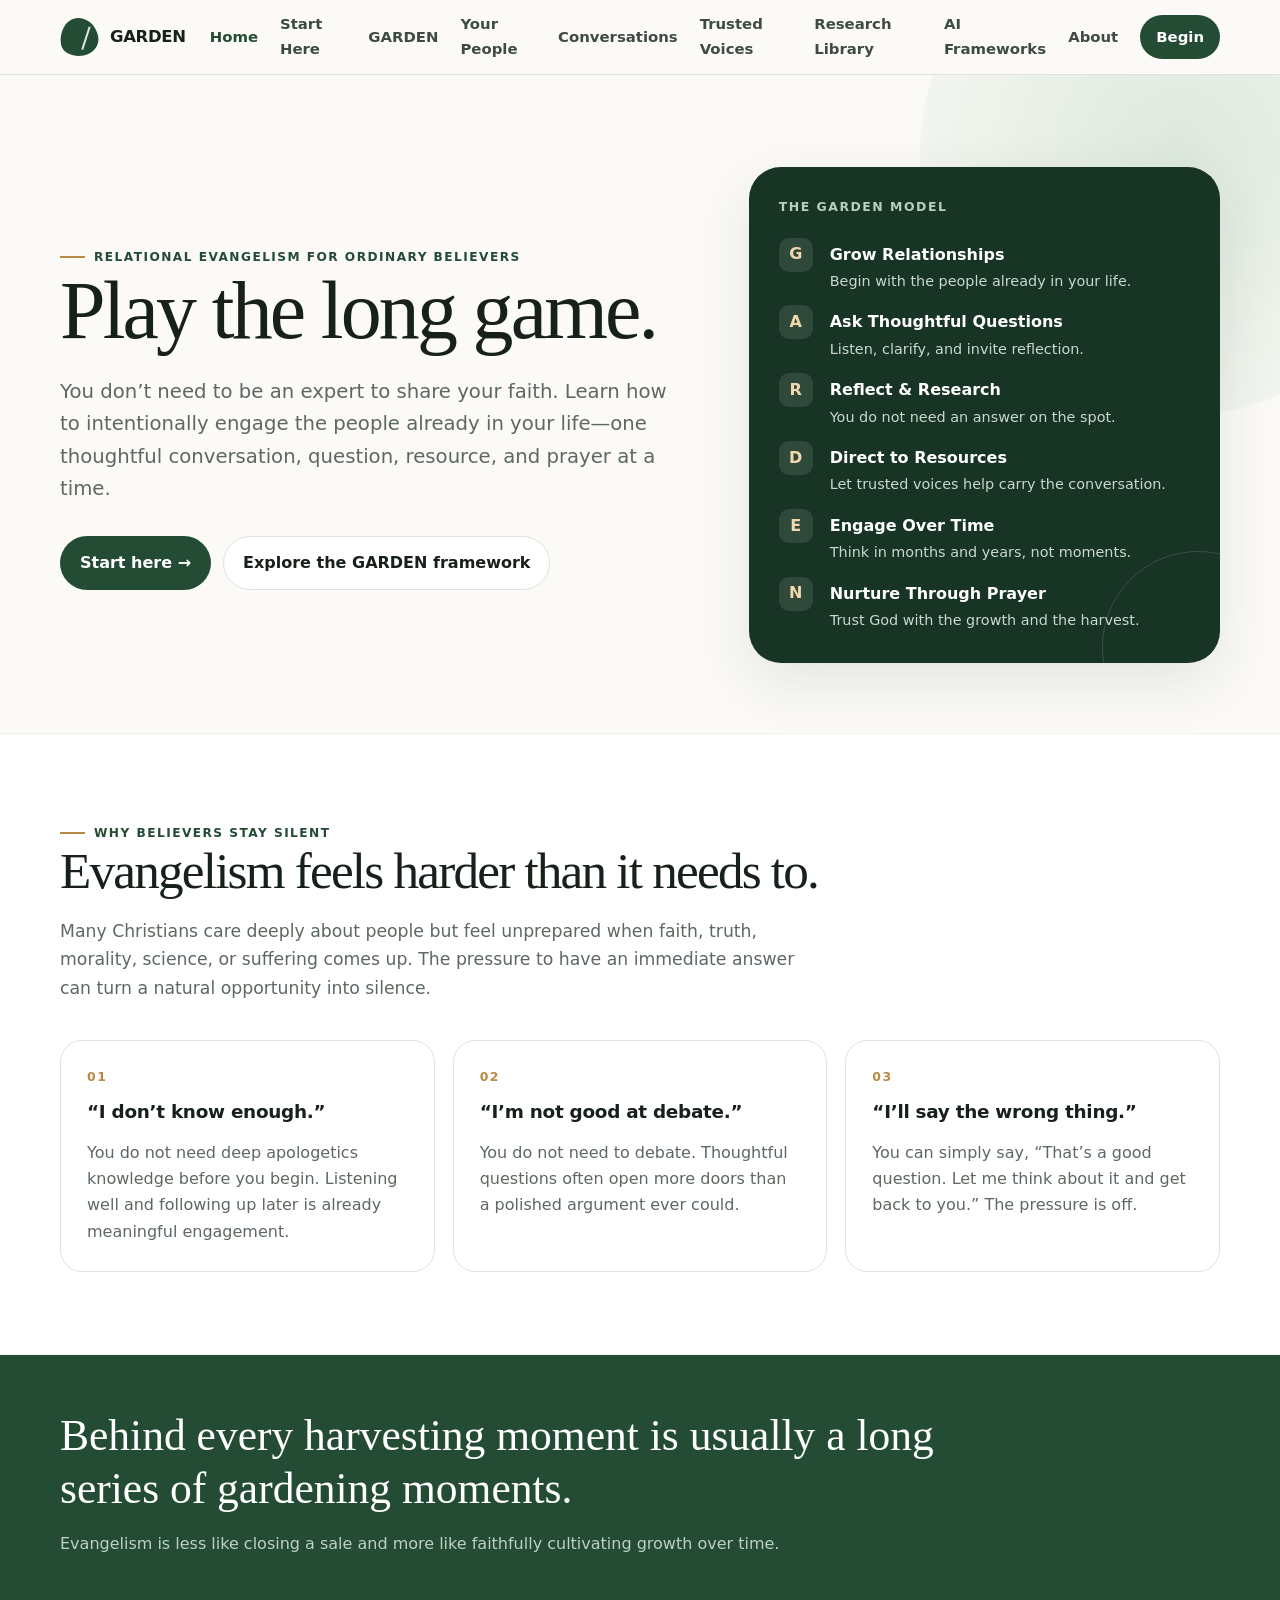
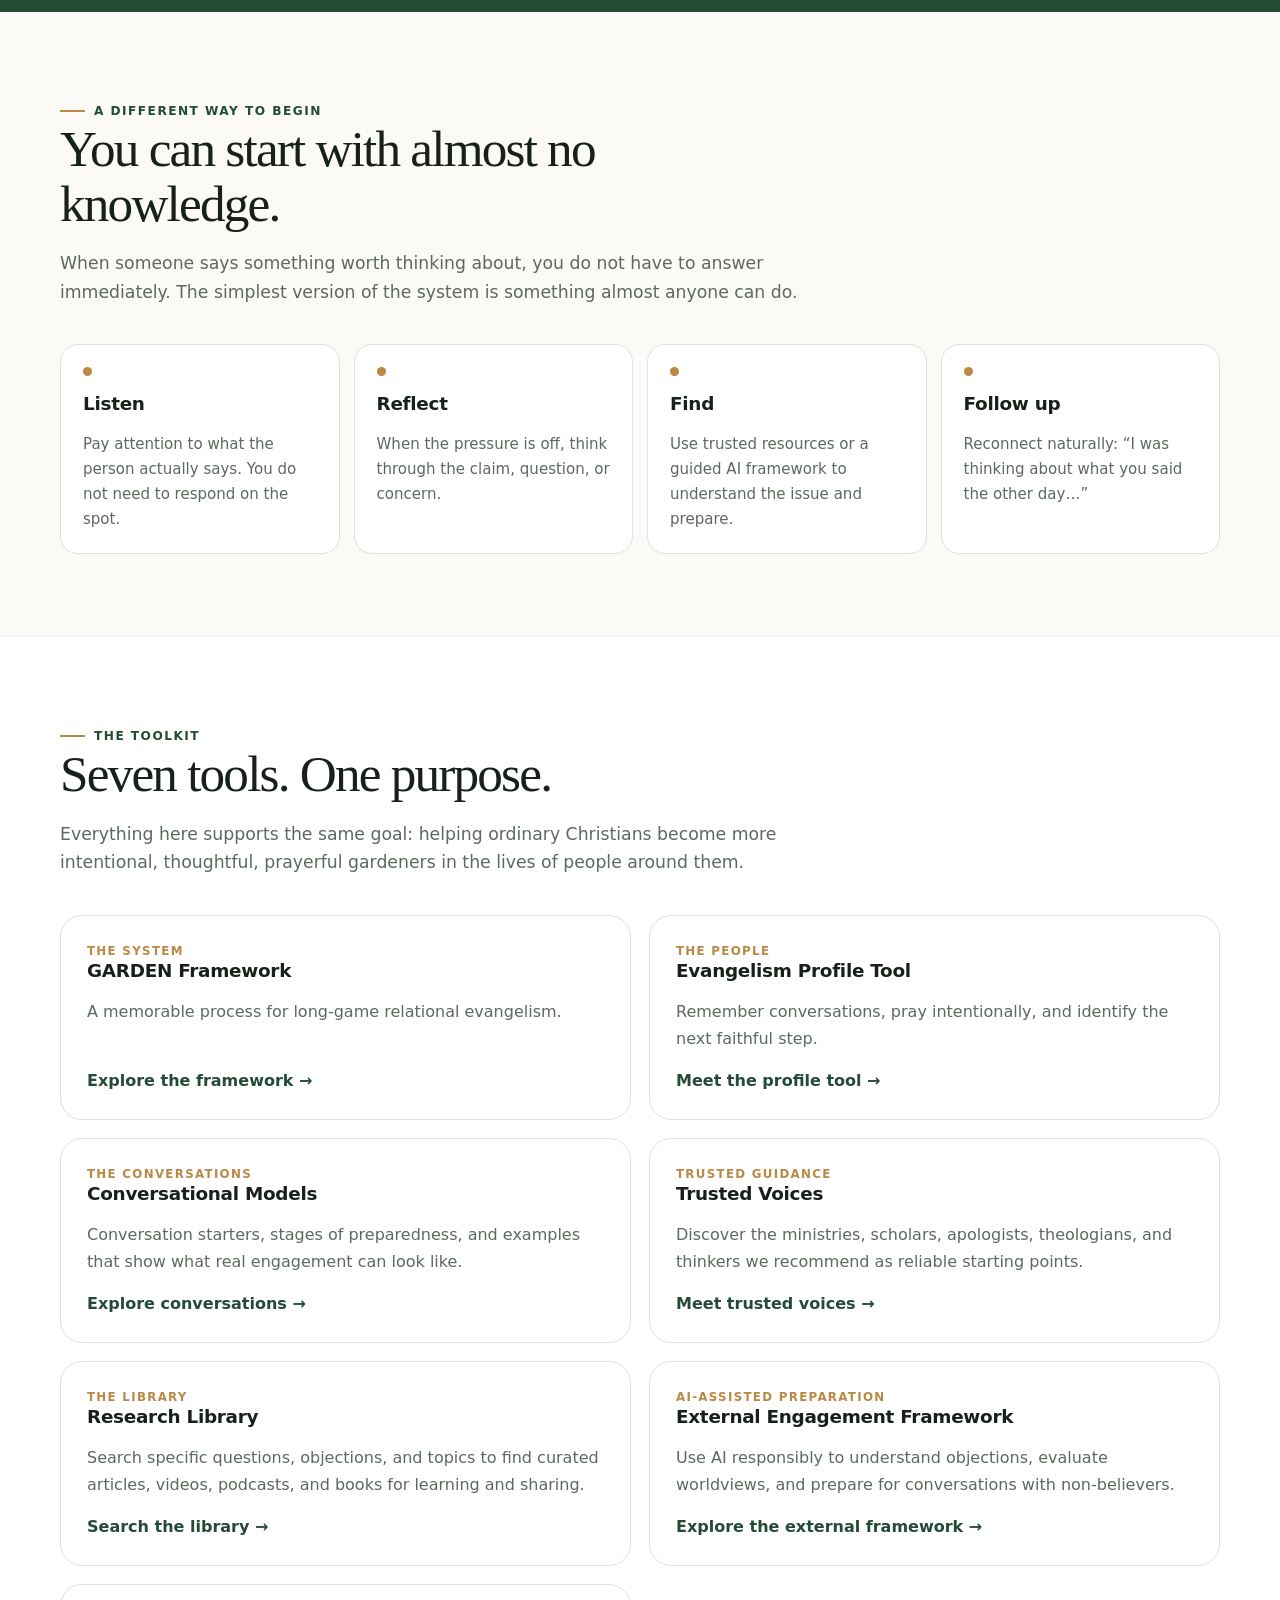
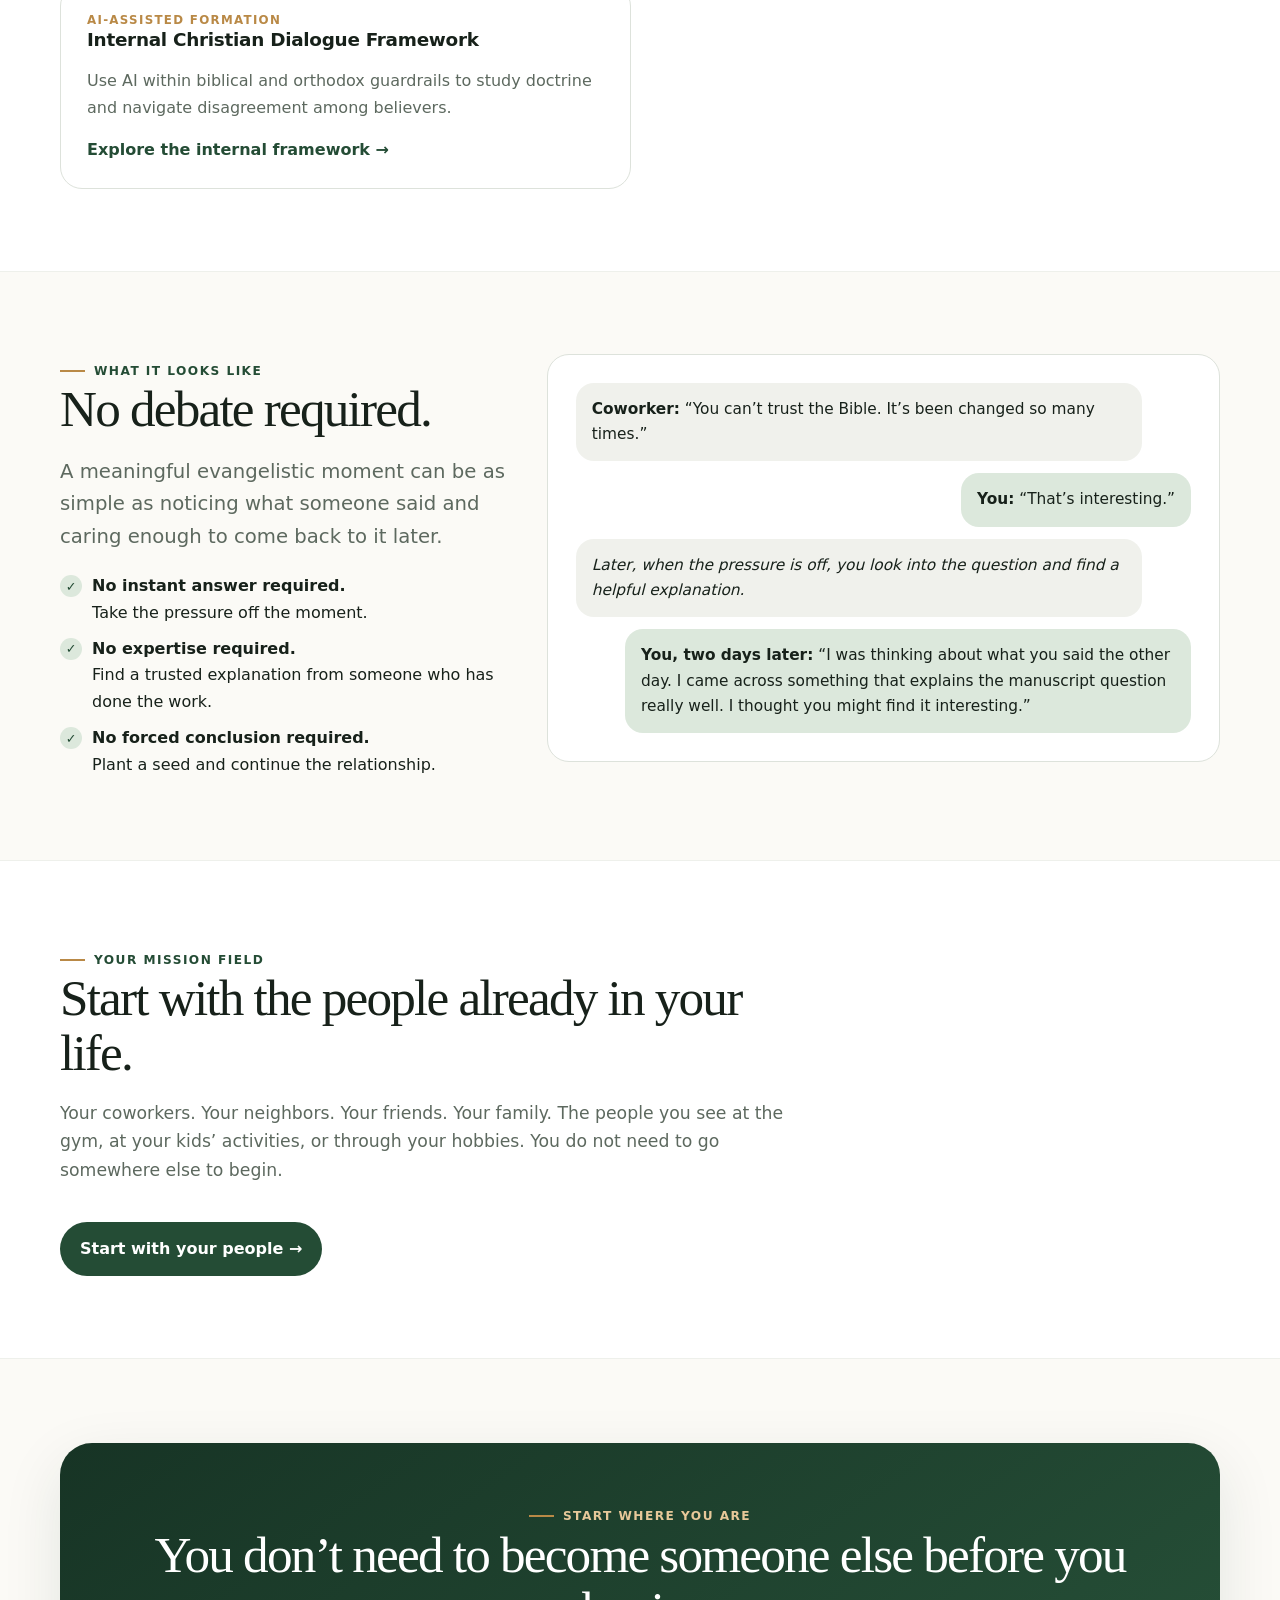
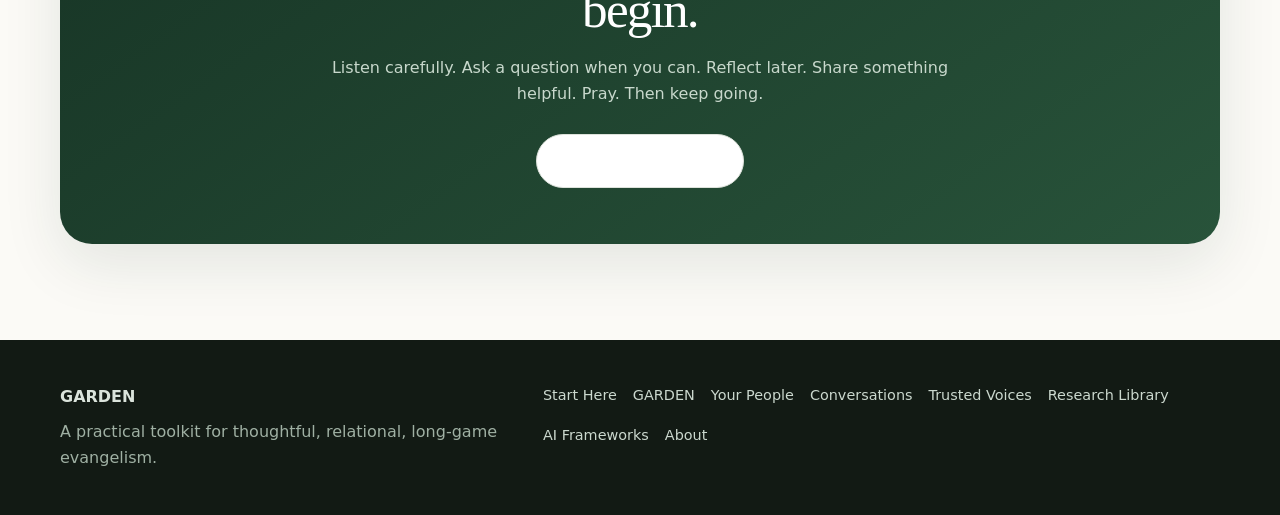
==== index.html @ b844fba0 "Add files via upload" ====
<!DOCTYPE html>

<html lang="en">
<head>
<meta charset="utf-8"/>
<meta content="width=device-width, initial-scale=1" name="viewport"/>
<meta content="A practical toolkit for long-game, relational evangelism." name="description"/>
<title>GARDEN — Relational Evangelism</title>
<link href="styles.css" rel="stylesheet"/>
<script defer="" src="script.js"></script>
</head>
<body>
<a class="skip-link" href="#main">Skip to content</a>
<header class="site-header">
<div class="container nav">
<a aria-label="GARDEN home" class="brand" href="index.html"><span aria-hidden="true" class="brand-mark"></span><span class="brand-name">GARDEN</span></a>
<button aria-controls="primary-nav" aria-expanded="false" class="menu-btn">Menu</button>
<nav aria-label="Primary navigation" class="nav-links" id="primary-nav"><a aria-current="page" href="index.html">Home</a><a href="start-here.html">Start Here</a><a href="garden.html">GARDEN</a><a href="people.html">Your People</a><a href="conversations.html">Conversations</a><a href="resources.html">Trusted Voices</a><a href="research.html">Research Library</a><a href="frameworks.html">AI Frameworks</a><a href="about.html">About</a><a class="nav-cta" href="start-here.html">Begin</a></nav>
</div>
</header>
<main id="main">
<section class="hero">
<div class="container hero-grid">
<div>
<div class="eyebrow">Relational evangelism for ordinary believers</div>
<h1>Play the long game.</h1>
<p class="lede">You don’t need to be an expert to share your faith. Learn how to intentionally engage the people already in your life—one thoughtful conversation, question, resource, and prayer at a time.</p>
<div class="hero-actions">
<a class="btn btn-primary" href="start-here.html">Start here →</a>
<a class="btn btn-secondary" href="garden.html">Explore the GARDEN framework</a>
</div>
</div>
<aside aria-label="GARDEN model summary" class="hero-card">
<div class="label">The GARDEN model</div>
<div class="garden-steps">
<div class="garden-step"><div class="garden-letter">G</div><div><strong>Grow Relationships</strong><span>Begin with the people already in your life.</span></div></div>
<div class="garden-step"><div class="garden-letter">A</div><div><strong>Ask Thoughtful Questions</strong><span>Listen, clarify, and invite reflection.</span></div></div>
<div class="garden-step"><div class="garden-letter">R</div><div><strong>Reflect &amp; Research</strong><span>You do not need an answer on the spot.</span></div></div>
<div class="garden-step"><div class="garden-letter">D</div><div><strong>Direct to Resources</strong><span>Let trusted voices help carry the conversation.</span></div></div>
<div class="garden-step"><div class="garden-letter">E</div><div><strong>Engage Over Time</strong><span>Think in months and years, not moments.</span></div></div>
<div class="garden-step"><div class="garden-letter">N</div><div><strong>Nurture Through Prayer</strong><span>Trust God with the growth and the harvest.</span></div></div>
</div>
</aside>
</div>
</section>
<section class="section alt">
<div class="container">
<div class="section-head">
<div class="eyebrow">Why believers stay silent</div>
<h2>Evangelism feels harder than it needs to.</h2>
<p>Many Christians care deeply about people but feel unprepared when faith, truth, morality, science, or suffering comes up. The pressure to have an immediate answer can turn a natural opportunity into silence.</p>
</div>
<div class="problem-grid">
<article class="card"><div class="card-num">01</div><h3>“I don’t know enough.”</h3><p>You do not need deep apologetics knowledge before you begin. Listening well and following up later is already meaningful engagement.</p></article>
<article class="card"><div class="card-num">02</div><h3>“I’m not good at debate.”</h3><p>You do not need to debate. Thoughtful questions often open more doors than a polished argument ever could.</p></article>
<article class="card"><div class="card-num">03</div><h3>“I’ll say the wrong thing.”</h3><p>You can simply say, “That’s a good question. Let me think about it and get back to you.” The pressure is off.</p></article>
</div>
</div>
</section>
<section class="quote-band">
<div class="container">
<blockquote>Behind every harvesting moment is usually a long series of gardening moments.</blockquote>
<p>Evangelism is less like closing a sale and more like faithfully cultivating growth over time.</p>
</div>
</section>
<section class="section">
<div class="container">
<div class="section-head">
<div class="eyebrow">A different way to begin</div>
<h2>You can start with almost no knowledge.</h2>
<p>When someone says something worth thinking about, you do not have to answer immediately. The simplest version of the system is something almost anyone can do.</p>
</div>
<div class="flow">
<div class="flow-step"><div class="dot"></div><h3>Listen</h3><p>Pay attention to what the person actually says. You do not need to respond on the spot.</p></div>
<div class="flow-step"><div class="dot"></div><h3>Reflect</h3><p>When the pressure is off, think through the claim, question, or concern.</p></div>
<div class="flow-step"><div class="dot"></div><h3>Find</h3><p>Use trusted resources or a guided AI framework to understand the issue and prepare.</p></div>
<div class="flow-step"><div class="dot"></div><h3>Follow up</h3><p>Reconnect naturally: “I was thinking about what you said the other day…”</p></div>
</div>
</div>
</section>
<section class="section alt">
<div class="container">
<div class="section-head">
<div class="eyebrow">The toolkit</div>
<h2>Seven tools. One purpose.</h2>
<p>Everything here supports the same goal: helping ordinary Christians become more intentional, thoughtful, prayerful gardeners in the lives of people around them.</p>
</div>
<div class="tool-grid">
<article class="card tool-card"><div class="tool-kicker">The system</div><h3>GARDEN Framework</h3><p>A memorable process for long-game relational evangelism.</p><a href="garden.html">Explore the framework →</a></article>
<article class="card tool-card"><div class="tool-kicker">The people</div><h3>Evangelism Profile Tool</h3><p>Remember conversations, pray intentionally, and identify the next faithful step.</p><a href="people.html">Meet the profile tool →</a></article>
<article class="card tool-card"><div class="tool-kicker">The conversations</div><h3>Conversational Models</h3><p>Conversation starters, stages of preparedness, and examples that show what real engagement can look like.</p><a href="conversations.html">Explore conversations →</a></article>
<article class="card tool-card"><div class="tool-kicker">Trusted guidance</div><h3>Trusted Voices</h3><p>Discover the ministries, scholars, apologists, theologians, and thinkers we recommend as reliable starting points.</p><a href="resources.html">Meet trusted voices →</a></article>
<article class="card tool-card"><div class="tool-kicker">The library</div><h3>Research Library</h3><p>Search specific questions, objections, and topics to find curated articles, videos, podcasts, and books for learning and sharing.</p><a href="research.html">Search the library →</a></article>
<article class="card tool-card"><div class="tool-kicker">AI-assisted preparation</div><h3>External Engagement Framework</h3><p>Use AI responsibly to understand objections, evaluate worldviews, and prepare for conversations with non-believers.</p><a href="external-framework.html">Explore the external framework →</a></article>
<article class="card tool-card"><div class="tool-kicker">AI-assisted formation</div><h3>Internal Christian Dialogue Framework</h3><p>Use AI within biblical and orthodox guardrails to study doctrine and navigate disagreement among believers.</p><a href="internal-framework.html">Explore the internal framework →</a></article>
</div>
</div>
</section>
<section class="section">
<div class="container scenario">
<div>
<div class="eyebrow">What it looks like</div>
<h2>No debate required.</h2>
<p class="lede">A meaningful evangelistic moment can be as simple as noticing what someone said and caring enough to come back to it later.</p>
<div class="checks">
<div class="check"><i>✓</i><div><strong>No instant answer required.</strong><br/>Take the pressure off the moment.</div></div>
<div class="check"><i>✓</i><div><strong>No expertise required.</strong><br/>Find a trusted explanation from someone who has done the work.</div></div>
<div class="check"><i>✓</i><div><strong>No forced conclusion required.</strong><br/>Plant a seed and continue the relationship.</div></div>
</div>
</div>
<div class="scenario-box">
<div class="chat">
<div class="bubble them"><strong>Coworker:</strong> “You can’t trust the Bible. It’s been changed so many times.”</div>
<div class="bubble you"><strong>You:</strong> “That’s interesting.”</div>
<div class="bubble them"><em>Later, when the pressure is off, you look into the question and find a helpful explanation.</em></div>
<div class="bubble you"><strong>You, two days later:</strong> “I was thinking about what you said the other day. I came across something that explains the manuscript question really well. I thought you might find it interesting.”</div>
</div>
</div>
</div>
</section>
<section class="section alt">
<div class="container">
<div class="section-head">
<div class="eyebrow">Your mission field</div>
<h2>Start with the people already in your life.</h2>
<p>Your coworkers. Your neighbors. Your friends. Your family. The people you see at the gym, at your kids’ activities, or through your hobbies. You do not need to go somewhere else to begin.</p>
</div>
<a class="btn btn-primary" href="people.html">Start with your people →</a>
</div>
</section>
<section class="final-cta">
<div class="container">
<div class="box">
<div class="eyebrow" style="color:#e7c899; justify-content:center;">Start where you are</div>
<h2>You don’t need to become someone else before you begin.</h2>
<p>Listen carefully. Ask a question when you can. Reflect later. Share something helpful. Pray. Then keep going.</p>
<a class="btn btn-secondary" href="start-here.html">See how to start →</a>
</div>
</div>
</section>
</main>
<footer class="site-footer">
<div class="container footer-grid">
<div><strong>GARDEN</strong><p>A practical toolkit for thoughtful, relational, long-game evangelism.</p></div>
<div class="footer-links"><a href="start-here.html">Start Here</a><a href="garden.html">GARDEN</a><a href="people.html">Your People</a><a href="conversations.html">Conversations</a><a href="resources.html">Trusted Voices</a><a href="research.html">Research Library</a><a href="frameworks.html">AI Frameworks</a><a href="about.html">About</a></div>
</div>
</footer>
</body>
</html>
---- styles.css ----
:root {
  --ink: #17211a;
  --muted: #5d695f;
  --paper: #fbfaf6;
  --surface: #ffffff;
  --forest: #244c35;
  --forest-2: #173425;
  --sage: #dce8dc;
  --sage-2: #eef4ed;
  --gold: #b98946;
  --line: #dde2db;
  --shadow: 0 20px 60px rgba(23, 52, 37, .10);
  --radius: 22px;
  --max: 1160px;
}

* { box-sizing: border-box; }
html { scroll-behavior: smooth; }
body {
  margin: 0;
  font-family: Inter, ui-sans-serif, system-ui, -apple-system, BlinkMacSystemFont, "Segoe UI", sans-serif;
  color: var(--ink);
  background: var(--paper);
  line-height: 1.65;
}
a { color: inherit; }
img { max-width: 100%; }
.container { width: min(var(--max), calc(100% - 40px)); margin: 0 auto; }

.skip-link { position: absolute; left: -999px; top: 0; background: var(--forest); color: white; padding: 10px 14px; z-index: 1000; }
.skip-link:focus { left: 16px; top: 16px; }

.site-header {
  position: sticky; top: 0; z-index: 50;
  background: rgba(251,250,246,.92);
  backdrop-filter: blur(16px);
  border-bottom: 1px solid rgba(221,226,219,.9);
}
.nav { min-height: 74px; display: flex; align-items: center; gap: 24px; }
.brand { display: inline-flex; align-items: center; gap: 12px; text-decoration: none; font-weight: 800; letter-spacing: -.02em; }
.brand-mark { width: 38px; height: 38px; border-radius: 50% 50% 46% 54% / 62% 58% 42% 38%; background: var(--forest); position: relative; transform: rotate(-10deg); }
.brand-mark:after { content: ""; position: absolute; width: 2px; height: 24px; background: var(--sage); left: 19px; top: 8px; transform: rotate(28deg); transform-origin: bottom; }
.brand-name { font-size: 1.03rem; }
.nav-links { margin-left: auto; display: flex; align-items: center; gap: 22px; }
.nav-links a { text-decoration: none; color: #3e4b42; font-size: .93rem; font-weight: 650; }
.nav-links a:hover, .nav-links a[aria-current="page"] { color: var(--forest); }
.nav-cta { padding: 10px 16px; border-radius: 999px; background: var(--forest); color: white !important; }
.menu-btn { display:none; margin-left:auto; border:1px solid var(--line); background:white; border-radius:12px; padding:8px 11px; font-size:1rem; }

.hero { padding: 92px 0 70px; position: relative; overflow: hidden; }
.hero:before { content:""; position:absolute; width:520px; height:520px; border-radius:50%; background: radial-gradient(circle, rgba(220,232,220,.95), rgba(220,232,220,0)); right:-160px; top:-180px; pointer-events:none; }
.hero-grid { display:grid; grid-template-columns: 1.14fr .86fr; gap:64px; align-items:center; position:relative; }
.eyebrow { display:inline-flex; align-items:center; gap:9px; color:var(--forest); text-transform:uppercase; letter-spacing:.12em; font-size:.76rem; font-weight:800; }
.eyebrow:before { content:""; width:25px; height:2px; background:var(--gold); }
h1,h2,h3 { line-height:1.08; letter-spacing:-.035em; margin:0 0 18px; }
h1 { font-family: Georgia, 'Times New Roman', serif; font-size: clamp(3rem, 6.4vw, 5.8rem); font-weight: 500; }
h2 { font-family: Georgia, 'Times New Roman', serif; font-size: clamp(2.1rem, 4vw, 3.5rem); font-weight:500; }
h3 { font-size:1.15rem; letter-spacing:-.015em; }
.lede { font-size:1.23rem; color:var(--muted); max-width:690px; }
.hero-actions { display:flex; gap:12px; flex-wrap:wrap; margin-top:30px; }
.btn { display:inline-flex; align-items:center; justify-content:center; gap:8px; padding:13px 19px; border-radius:999px; text-decoration:none; font-weight:750; border:1px solid transparent; }
.btn-primary { background:var(--forest); color:white; }
.btn-secondary { background:white; border-color:var(--line); }
.btn:hover { transform: translateY(-1px); }

.hero-card { background:var(--forest-2); color:white; padding:30px; border-radius:32px; box-shadow:var(--shadow); position:relative; overflow:hidden; }
.hero-card:after { content:""; position:absolute; width:190px; height:190px; border:1px solid rgba(255,255,255,.14); border-radius:50%; right:-74px; bottom:-80px; }
.hero-card .label { color:#b7cfbd; font-size:.78rem; text-transform:uppercase; letter-spacing:.12em; font-weight:800; }
.garden-steps { margin:20px 0 0; display:grid; gap:11px; }
.garden-step { display:grid; grid-template-columns:38px 1fr; gap:13px; align-items:start; }
.garden-letter { width:34px; height:34px; border-radius:10px; display:grid; place-items:center; background:rgba(255,255,255,.10); color:#f3d8ad; font-weight:900; }
.garden-step strong { display:block; margin-top:4px; }
.garden-step span { color:#cbd8ce; font-size:.9rem; }

.section { padding:82px 0; }
.section.alt { background:var(--surface); border-top:1px solid #eef0eb; border-bottom:1px solid #eef0eb; }
.section-head { max-width:760px; margin-bottom:38px; }
.section-head p { color:var(--muted); font-size:1.08rem; }

.problem-grid, .tool-grid, .mini-grid { display:grid; grid-template-columns:repeat(3,1fr); gap:18px; }
.card { background:var(--surface); border:1px solid var(--line); border-radius:var(--radius); padding:26px; }
.card.soft { background:var(--sage-2); border-color:#dbe7da; }
.card-num { font-size:.78rem; font-weight:900; color:var(--gold); letter-spacing:.12em; text-transform:uppercase; margin-bottom:14px; }
.card p { color:var(--muted); margin:0; }

.quote-band { background:var(--forest); color:white; padding:54px 0; }
.quote-band blockquote { margin:0; font-family:Georgia, 'Times New Roman', serif; font-size:clamp(1.8rem, 3.4vw, 3rem); line-height:1.22; max-width:900px; }
.quote-band p { color:#bdd0c1; margin:16px 0 0; }

.flow { display:grid; grid-template-columns:repeat(4,1fr); gap:14px; }
.flow-step { padding:22px; background:white; border-radius:18px; border:1px solid var(--line); }
.flow-step .dot { width:9px; height:9px; border-radius:50%; background:var(--gold); margin-bottom:18px; }
.flow-step p { color:var(--muted); margin:0; font-size:.94rem; }

.tool-grid { grid-template-columns:repeat(2,1fr); }
.tool-card { min-height:205px; position:relative; padding-bottom:58px; }
.tool-card a { position:absolute; left:26px; bottom:24px; font-weight:800; color:var(--forest); text-decoration:none; }
.tool-card a:hover { text-decoration:underline; }
.tool-kicker { color:var(--gold); text-transform:uppercase; letter-spacing:.11em; font-size:.74rem; font-weight:850; }

.scenario { display:grid; grid-template-columns:.8fr 1.2fr; gap:38px; align-items:start; }
.scenario-box { background:var(--surface); border:1px solid var(--line); border-radius:var(--radius); padding:28px; }
.chat { display:grid; gap:12px; }
.bubble { padding:14px 16px; border-radius:18px; max-width:92%; font-size:.96rem; }
.bubble.them { background:#f0f1ec; }
.bubble.you { background:var(--sage); margin-left:auto; }
.checks { display:grid; gap:10px; margin-top:20px; }
.check { display:flex; gap:10px; align-items:flex-start; }
.check i { width:22px; height:22px; border-radius:50%; background:var(--sage); color:var(--forest); display:grid; place-items:center; font-style:normal; font-size:.8rem; font-weight:900; flex:0 0 auto; margin-top:2px; }

.final-cta { text-align:center; padding:84px 0 96px; }
.final-cta .box { background:linear-gradient(145deg,#173425,#28533a); color:white; border-radius:32px; padding:56px 34px; box-shadow:var(--shadow); }
.final-cta p { color:#c8d8cc; max-width:680px; margin:0 auto 26px; }

.site-footer { background:#121a14; color:#dbe4dc; padding:44px 0; }
.footer-grid { display:flex; justify-content:space-between; gap:30px; align-items:flex-start; }
.footer-grid p { color:#9fb0a3; max-width:570px; margin:8px 0 0; }
.footer-links { display:flex; gap:16px; flex-wrap:wrap; }
.footer-links a { color:#cbd8ce; text-decoration:none; font-size:.9rem; }

.page-hero { padding:72px 0 40px; }
.page-hero .lede { max-width:800px; }
.placeholder { min-height:50vh; display:grid; place-items:center; text-align:center; padding:70px 0; }
.placeholder .card { max-width:700px; }

@media (max-width: 980px) {
  .hero-grid, .scenario { grid-template-columns:1fr; }
  .hero { padding-top:64px; }
  .problem-grid, .mini-grid { grid-template-columns:1fr; }
  .flow { grid-template-columns:repeat(2,1fr); }
  .nav-links { display:none; position:absolute; left:20px; right:20px; top:68px; padding:18px; background:white; border:1px solid var(--line); border-radius:18px; box-shadow:var(--shadow); flex-direction:column; align-items:stretch; gap:10px; }
  .nav-links.open { display:flex; }
  .menu-btn { display:block; }
}
@media (max-width: 680px) {
  .container { width:min(var(--max), calc(100% - 28px)); }
  h1 { font-size:3.3rem; }
  .section { padding:62px 0; }
  .tool-grid, .flow { grid-template-columns:1fr; }
  .footer-grid { flex-direction:column; }
  .hero-card { padding:24px; border-radius:24px; }
}

/* Start Here */
.start-hero { padding: 82px 0 76px; position: relative; overflow: hidden; }
.start-hero:before { content:""; position:absolute; width:560px; height:560px; border-radius:50%; background:radial-gradient(circle, rgba(220,232,220,.9), rgba(220,232,220,0)); left:-260px; bottom:-320px; pointer-events:none; }
.start-hero-grid { display:grid; grid-template-columns:1.12fr .88fr; gap:58px; align-items:center; position:relative; }
.start-hero h1 { font-size:clamp(2.9rem, 5.8vw, 5.35rem); }
.reassurance-card { background:white; border:1px solid var(--line); border-radius:30px; padding:32px; box-shadow:var(--shadow); }
.reassurance-card h2 { font-size:clamp(1.8rem, 3vw, 2.7rem); margin-top:10px; }
.reassurance-card > p { color:var(--muted); }
.reassurance-card blockquote { margin:24px 0 18px; padding:20px 22px; background:var(--sage-2); border-left:4px solid var(--gold); border-radius:0 16px 16px 0; font-family:Georgia, 'Times New Roman', serif; font-size:1.18rem; line-height:1.5; }
.reassurance-card .small-note { font-size:.92rem; color:var(--forest); font-weight:700; }
.start-path { display:grid; grid-template-columns:1fr auto 1fr auto 1fr; gap:16px; align-items:stretch; }
.path-card { background:white; border:1px solid var(--line); border-radius:var(--radius); padding:27px; }
.path-num { display:inline-grid; place-items:center; width:38px; height:38px; border-radius:12px; background:var(--sage); color:var(--forest); font-weight:900; margin-bottom:20px; }
.path-card p { color:var(--muted); margin-bottom:0; }
.path-arrow { display:grid; place-items:center; color:var(--gold); font-size:1.7rem; font-weight:800; }
.stage-grid { display:grid; grid-template-columns:repeat(3,1fr); gap:18px; }
.stage-card { background:white; border:1px solid var(--line); border-radius:var(--radius); padding:27px; display:flex; flex-direction:column; }
.stage-badge { display:inline-flex; align-self:flex-start; background:var(--sage); color:var(--forest); padding:6px 11px; border-radius:999px; font-size:.75rem; font-weight:850; text-transform:uppercase; letter-spacing:.08em; margin-bottom:18px; }
.stage-card p { color:var(--muted); flex:1; }
.stage-line { display:block; border-top:1px solid var(--line); padding-top:16px; margin-top:10px; color:var(--forest); }
.center-action { text-align:center; margin:30px 0 0; }
.first-person-grid { display:grid; grid-template-columns:repeat(2,1fr); gap:18px; }
.first-person-card { min-height:220px; }
.start-tools { margin-top:6px; }
@media (max-width:980px) {
  .start-hero-grid { grid-template-columns:1fr; }
  .start-path { grid-template-columns:1fr; }
  .path-arrow { transform:rotate(90deg); min-height:24px; }
  .stage-grid { grid-template-columns:1fr; }
}
@media (max-width:680px) {
  .start-hero { padding:58px 0 60px; }
  .reassurance-card { padding:24px; border-radius:24px; }
  .first-person-grid { grid-template-columns:1fr; }
}

/* GARDEN Framework page */
.garden-page-hero { padding:82px 0 72px; position:relative; overflow:hidden; }
.garden-page-hero:before { content:""; position:absolute; width:620px; height:620px; border-radius:50%; background:radial-gradient(circle, rgba(220,232,220,.95), rgba(220,232,220,0)); right:-230px; top:-260px; pointer-events:none; }
.garden-page-hero-grid { display:grid; grid-template-columns:1.08fr .92fr; gap:58px; align-items:center; position:relative; }
.garden-page-hero h1 { font-size:clamp(3rem, 6vw, 5.45rem); }
.garden-overview-card { background:var(--forest-2); color:white; padding:32px; border-radius:30px; box-shadow:var(--shadow); }
.garden-overview-card .tool-kicker { color:#e7c899; }
.garden-overview-list { display:grid; gap:12px; margin-top:22px; }
.garden-overview-list > div { display:grid; grid-template-columns:38px 1fr; align-items:center; gap:13px; padding:10px 0; border-bottom:1px solid rgba(255,255,255,.1); }
.garden-overview-list > div:last-child { border-bottom:0; }
.garden-overview-list span { width:36px; height:36px; display:grid; place-items:center; border-radius:11px; background:rgba(255,255,255,.1); color:#f2d6aa; font-weight:900; }
.garden-overview-list strong { font-size:.98rem; }
.garden-intro-grid { display:grid; grid-template-columns:1.1fr .9fr; gap:34px; align-items:center; }
.garden-belief-card { min-height:230px; display:flex; flex-direction:column; justify-content:center; }
.garden-why-grid { display:grid; grid-template-columns:.72fr 1.28fr; gap:54px; align-items:start; }
.garden-copy { max-width:760px; }
.garden-copy p { color:var(--muted); font-size:1.08rem; margin-top:0; margin-bottom:20px; }
.garden-detail-list { display:grid; gap:20px; }
.garden-detail { display:grid; grid-template-columns:92px 1fr; gap:26px; padding:32px; background:white; border:1px solid var(--line); border-radius:26px; }
.garden-detail-letter { width:72px; height:72px; border-radius:22px; display:grid; place-items:center; background:var(--forest); color:#f3d8ad; font-family:Georgia, 'Times New Roman', serif; font-size:2.35rem; line-height:1; }
.garden-detail-body h3 { font-family:Georgia, 'Times New Roman', serif; font-size:clamp(1.55rem, 2.4vw, 2.15rem); font-weight:500; margin-top:7px; }
.garden-detail-body p { color:var(--muted); max-width:880px; }
.garden-practice { margin-top:18px; padding:14px 16px; border-radius:15px; background:var(--sage-2); color:#435346; }
.garden-practice strong { color:var(--forest); }
.garden-support-grid { grid-template-columns:repeat(3,1fr); }
.garden-support-grid .card { min-height:205px; }
@media (max-width:980px) {
  .garden-page-hero-grid, .garden-intro-grid, .garden-why-grid { grid-template-columns:1fr; }
  .garden-detail { grid-template-columns:74px 1fr; }
  .garden-detail-letter { width:60px; height:60px; border-radius:18px; font-size:2rem; }
  .garden-support-grid { grid-template-columns:1fr; }
}
@media (max-width:680px) {
  .garden-page-hero { padding:58px 0 60px; }
  .garden-overview-card { padding:24px; border-radius:24px; }
  .garden-detail { grid-template-columns:1fr; padding:24px; }
  .garden-detail-letter { width:54px; height:54px; border-radius:16px; font-size:1.8rem; }
}

/* Your People / Evangelism Profile Tool */
.people-hero { padding:82px 0 74px; position:relative; overflow:hidden; }
.people-hero:before { content:""; position:absolute; width:620px; height:620px; border-radius:50%; background:radial-gradient(circle, rgba(220,232,220,.95), rgba(220,232,220,0)); left:-250px; top:-260px; pointer-events:none; }
.people-hero-grid { display:grid; grid-template-columns:1.08fr .92fr; gap:58px; align-items:center; position:relative; }
.people-hero h1 { font-size:clamp(3rem, 6vw, 5.45rem); }
.people-hero-card { background:var(--forest-2); color:white; border-radius:30px; padding:34px; box-shadow:var(--shadow); }
.people-hero-card .tool-kicker { color:#e7c899; }
.people-hero-card h2 { font-size:clamp(1.9rem, 3vw, 2.7rem); margin-top:10px; }
.people-hero-card p { color:#c8d8cc; margin-bottom:0; }
.people-intro-grid { display:grid; grid-template-columns:.9fr 1.1fr; gap:54px; align-items:start; }
.people-copy p { color:var(--muted); font-size:1.08rem; margin-top:0; margin-bottom:20px; }
.people-values-grid { display:grid; grid-template-columns:repeat(3,1fr); gap:18px; }
.profile-fields-grid { display:grid; grid-template-columns:repeat(2,1fr); gap:16px; }
.profile-field { display:grid; grid-template-columns:48px 1fr; gap:18px; padding:24px; border:1px solid var(--line); background:white; border-radius:20px; }
.profile-field > span { width:42px; height:42px; border-radius:13px; display:grid; place-items:center; background:var(--sage); color:var(--forest); font-size:.78rem; font-weight:900; }
.profile-field h3 { margin:2px 0 7px; font-size:1.16rem; }
.profile-field p { margin:0; color:var(--muted); font-size:.95rem; }
.profile-field.emphasis { background:var(--forest); border-color:var(--forest); }
.profile-field.emphasis > span { background:rgba(255,255,255,.12); color:#f2d6aa; }
.profile-field.emphasis h3 { color:white; }
.profile-field.emphasis p { color:#c8d8cc; }
.example-profile-grid { display:grid; grid-template-columns:.82fr 1.18fr; gap:52px; align-items:start; }
.example-note { margin-top:24px; padding:17px 18px; border-radius:16px; background:var(--sage-2); color:#435346; font-size:.94rem; }
.profile-example-card { background:white; border:1px solid var(--line); border-radius:28px; box-shadow:var(--shadow); overflow:hidden; }
.profile-example-head { padding:28px 30px 22px; display:flex; justify-content:space-between; gap:20px; align-items:center; border-bottom:1px solid var(--line); }
.profile-example-head h3 { margin:4px 0 0; font-family:Georgia, 'Times New Roman', serif; font-size:2rem; font-weight:500; }
.relationship-pill { padding:7px 12px; border-radius:999px; background:var(--sage); color:var(--forest); font-size:.8rem; font-weight:850; }
.profile-example-list { margin:0; }
.profile-example-list > div { display:grid; grid-template-columns:160px 1fr; gap:18px; padding:18px 30px; border-bottom:1px solid var(--line); }
.profile-example-list > div:last-child { border-bottom:0; }
.profile-example-list dt { font-weight:850; color:var(--forest); }
.profile-example-list dd { margin:0; color:var(--muted); }
.profile-example-list .next-seed { background:var(--sage-2); }
.profile-flow { display:grid; grid-template-columns:repeat(4,1fr); gap:14px; }
.template-callout { display:grid; grid-template-columns:1fr .8fr; gap:40px; align-items:center; padding:38px; border:1px solid var(--line); border-radius:28px; background:white; box-shadow:var(--shadow); }
.template-callout p { color:var(--muted); }
.template-preview { display:grid; gap:9px; background:var(--sage-2); border-radius:20px; padding:24px; }
.template-preview strong { font-family:Georgia, 'Times New Roman', serif; color:var(--forest); font-size:1.28rem; margin-bottom:4px; }
.template-preview span { padding:8px 10px; border-radius:10px; background:rgba(255,255,255,.72); color:#536055; font-size:.9rem; }
.eyebrow.light { color:#f0d6ac; }
.btn-light { background:white; color:var(--forest); }
.btn-light:hover { background:#f5f7f4; }
@media (max-width:980px) {
  .people-hero-grid, .people-intro-grid, .example-profile-grid, .template-callout { grid-template-columns:1fr; }
  .people-values-grid, .profile-flow { grid-template-columns:1fr 1fr; }
}
@media (max-width:680px) {
  .people-hero { padding:58px 0 60px; }
  .people-hero-card { padding:24px; border-radius:24px; }
  .people-values-grid, .profile-fields-grid, .profile-flow { grid-template-columns:1fr; }
  .profile-example-head { padding:24px; }
  .profile-example-list > div { grid-template-columns:1fr; gap:6px; padding:17px 24px; }
  .template-callout { padding:26px; border-radius:24px; }
}

/* Conversational Models */
.conversation-hero { padding:82px 0 74px; position:relative; overflow:hidden; }
.conversation-hero:before { content:""; position:absolute; width:630px; height:630px; border-radius:50%; background:radial-gradient(circle, rgba(220,232,220,.95), rgba(220,232,220,0)); right:-250px; top:-270px; pointer-events:none; }
.conversation-hero-grid { display:grid; grid-template-columns:1.08fr .92fr; gap:58px; align-items:center; position:relative; }
.conversation-hero h1 { font-size:clamp(3rem, 6vw, 5.45rem); }
.conversation-hero-card { background:var(--forest-2); color:white; border-radius:30px; padding:34px; box-shadow:var(--shadow); }
.conversation-hero-card .tool-kicker { color:#e7c899; }
.conversation-hero-card h2 { font-size:clamp(1.9rem,3vw,2.7rem); margin-top:10px; }
.conversation-hero-card p { color:#c8d8cc; margin-bottom:0; }
.starter-grid { display:grid; grid-template-columns:repeat(3,1fr); gap:18px; }
.starter-card { background:white; border:1px solid var(--line); border-radius:var(--radius); padding:25px; }
.starter-label { display:inline-block; color:var(--gold); font-weight:850; text-transform:uppercase; letter-spacing:.09em; font-size:.72rem; margin-bottom:16px; }
.starter-card blockquote { margin:0 0 18px; font-family:Georgia,'Times New Roman',serif; font-size:1.35rem; line-height:1.35; color:var(--forest-2); }
.starter-card p { color:var(--muted); margin:0; font-size:.92rem; }
.conversation-note { margin-top:24px; display:grid; grid-template-columns:190px 1fr; gap:22px; align-items:start; padding:24px 26px; background:var(--sage-2); border:1px solid #dbe7da; border-radius:20px; }
.conversation-note strong { color:var(--forest); }
.conversation-note p { margin:0; color:var(--muted); }
.conversation-stage-grid { display:grid; grid-template-columns:repeat(3,1fr); gap:18px; }
.conversation-stage-card { background:white; border:1px solid var(--line); border-radius:var(--radius); padding:27px; }
.conversation-stage-card.featured { border-color:#b8ccb9; box-shadow:0 18px 48px rgba(23,52,37,.08); }
.conversation-stage-card p { color:var(--muted); }
.stage-example-line { padding:15px 16px; background:var(--sage-2); border-radius:14px; color:var(--forest); font-weight:700; line-height:1.5; margin:18px 0; }
.stage-foot { font-size:.91rem; margin-bottom:0; }
.question-power-grid { display:grid; grid-template-columns:.88fr 1.12fr; gap:54px; align-items:start; }
.question-tool-list { display:grid; gap:12px; }
.question-tool-list article { display:grid; grid-template-columns:150px 1fr; gap:18px; padding:18px 20px; background:white; border:1px solid var(--line); border-radius:16px; }
.question-tool-list strong { color:var(--forest); }
.question-tool-list span { color:var(--muted); }
.model-section-head { display:flex; align-items:center; gap:14px; margin:48px 0 18px; }
.model-section-head h3 { margin:0; font-family:Georgia,'Times New Roman',serif; font-size:1.65rem; font-weight:500; }
.model-section-head .stage-badge { margin:0; }
.model-grid { display:grid; grid-template-columns:repeat(3,1fr); gap:18px; }
.model-card { background:white; border:1px solid var(--line); border-radius:var(--radius); padding:24px; }
.model-title { font-family:Georgia,'Times New Roman',serif; font-size:1.35rem; line-height:1.25; margin-bottom:18px; color:var(--forest-2); }
.mini-chat { display:grid; gap:10px; }
.mini-chat p { margin:0; padding:12px 14px; border-radius:14px; font-size:.91rem; line-height:1.5; }
.mini-chat .them { background:#f0f1ec; }
.mini-chat .you { background:var(--sage); }
.later-box { margin-top:16px; padding:14px; border-left:3px solid var(--gold); background:#fbf7ef; border-radius:0 12px 12px 0; color:#5d5a4f; font-size:.9rem; }
.model-takeaway { margin:16px 0 0; padding-top:14px; border-top:1px solid var(--line); color:var(--muted); font-size:.9rem; }
.long-game-grid { display:grid; grid-template-columns:.9fr 1.1fr; gap:54px; align-items:start; }
@media (max-width:980px) {
  .conversation-hero-grid, .question-power-grid, .long-game-grid { grid-template-columns:1fr; }
  .starter-grid, .conversation-stage-grid, .model-grid { grid-template-columns:1fr; }
  .conversation-note { grid-template-columns:1fr; }
}
@media (max-width:680px) {
  .conversation-hero { padding:58px 0 60px; }
  .conversation-hero-card { padding:24px; border-radius:24px; }
  .question-tool-list article { grid-template-columns:1fr; gap:6px; }
  .model-section-head { align-items:flex-start; flex-direction:column; }
}

/* Trusted Voices */
.voices-hero { padding:82px 0 74px; position:relative; overflow:hidden; }
.voices-hero:before { content:""; position:absolute; width:630px; height:630px; border-radius:50%; background:radial-gradient(circle, rgba(220,232,220,.95), rgba(220,232,220,0)); right:-250px; top:-270px; pointer-events:none; }
.voices-hero-grid { display:grid; grid-template-columns:1.08fr .92fr; gap:58px; align-items:center; position:relative; }
.voices-hero h1 { font-size:clamp(3rem, 6vw, 5.45rem); }
.voices-hero-card { background:var(--forest-2); color:white; border-radius:30px; padding:34px; box-shadow:var(--shadow); }
.voices-hero-card .tool-kicker { color:#e7c899; }
.voices-hero-card h2 { font-size:1.7rem; margin:10px 0 8px; }
.voices-hero-card p { color:#c8d8cc; margin:0; }
.voices-divider { height:1px; background:rgba(255,255,255,.13); margin:25px 0; }
.voices-intro-grid, .voices-library-grid { display:grid; grid-template-columns:.9fr 1.1fr; gap:54px; align-items:start; }
.voices-copy p { color:var(--muted); font-size:1.08rem; margin-top:0; margin-bottom:20px; }
.voices-purpose-grid { display:grid; grid-template-columns:repeat(3,1fr); gap:18px; }
.voice-grid { display:grid; grid-template-columns:repeat(2,1fr); gap:18px; }
.voice-card { background:white; border:1px solid var(--line); border-radius:var(--radius); padding:28px; display:flex; flex-direction:column; min-height:285px; }
.voice-type { color:var(--gold); text-transform:uppercase; letter-spacing:.1em; font-size:.73rem; font-weight:850; margin-bottom:13px; }
.voice-card h3 { font-family:Georgia, 'Times New Roman', serif; font-size:1.65rem; font-weight:500; margin-bottom:13px; }
.voice-card > p { color:var(--muted); margin:0 0 22px; }
.voice-best { margin-top:auto; border-top:1px solid var(--line); padding-top:16px; display:grid; gap:5px; }
.voice-best strong { color:var(--forest); font-size:.84rem; text-transform:uppercase; letter-spacing:.06em; }
.voice-best span { color:var(--muted); font-size:.91rem; }
.voices-guardrails { display:grid; grid-template-columns:repeat(3,1fr); gap:18px; }
.voices-guardrails .check { background:white; border:1px solid var(--line); border-radius:18px; padding:22px; }
.voices-guardrails span { color:var(--muted); }
@media (max-width:980px) { .voices-hero-grid, .voices-intro-grid, .voices-library-grid { grid-template-columns:1fr; } .voices-purpose-grid, .voices-guardrails { grid-template-columns:1fr; } }
@media (max-width:680px) { .voices-hero { padding:58px 0 60px; } .voices-hero-card { padding:24px; border-radius:24px; } .voice-grid { grid-template-columns:1fr; } }

/* Research Library */
.research-hero { padding:82px 0 68px; position:relative; overflow:hidden; }
.research-hero:before { content:""; position:absolute; width:620px; height:620px; border-radius:50%; background:radial-gradient(circle, rgba(220,232,220,.92), rgba(220,232,220,0)); right:-250px; top:-300px; pointer-events:none; }
.research-hero-grid { display:grid; grid-template-columns:1.08fr .92fr; gap:58px; align-items:center; position:relative; }
.research-hero h1 { font-size:clamp(3rem,6vw,5.3rem); }
.research-statline { display:flex; flex-wrap:wrap; gap:12px; margin-top:26px; }
.research-statline span { padding:9px 12px; background:white; border:1px solid var(--line); border-radius:999px; color:var(--muted); font-size:.9rem; }
.research-statline strong { color:var(--forest); }
.research-hero-card { background:var(--forest-2); color:white; padding:32px; border-radius:30px; box-shadow:var(--shadow); }
.research-hero-card p { color:#dfe8e1; }
.research-hero-card blockquote { margin:22px 0 0; padding:18px 20px; background:rgba(255,255,255,.08); border-left:4px solid #e7c899; border-radius:0 16px 16px 0; font-family:Georgia,'Times New Roman',serif; line-height:1.55; }
.research-controls-section { padding-top:34px; }
.research-controls { background:white; border:1px solid var(--line); border-radius:28px; padding:28px; box-shadow:0 14px 38px rgba(29,52,38,.06); display:grid; gap:22px; }
.research-search-wrap { display:grid; gap:9px; font-weight:800; color:var(--forest); }
.research-search-wrap input { width:100%; padding:17px 18px; border:1px solid #cfd9d0; border-radius:16px; font:inherit; background:#fbfcfa; color:var(--ink); outline:none; }
.research-search-wrap input:focus { border-color:var(--forest); box-shadow:0 0 0 3px rgba(48,84,60,.10); }
.research-filter-group { display:grid; gap:10px; }
.research-filter-group>span { font-size:.8rem; font-weight:900; letter-spacing:.1em; text-transform:uppercase; color:var(--muted); }
.filter-chips { display:flex; flex-wrap:wrap; gap:8px; }
.filter-chip { border:1px solid var(--line); background:#fff; color:var(--forest); border-radius:999px; padding:9px 13px; font:inherit; font-size:.86rem; font-weight:800; cursor:pointer; }
.filter-chip:hover,.filter-chip.active { background:var(--forest); border-color:var(--forest); color:white; }
.research-results-section { padding-top:34px; }
.research-results-head { display:flex; justify-content:space-between; gap:24px; align-items:end; margin-bottom:24px; }
.research-results-head h2 { margin-bottom:0; }
.research-count { color:var(--muted); font-weight:700; white-space:nowrap; }
.research-topic-grid { display:grid; grid-template-columns:repeat(2,minmax(0,1fr)); gap:18px; }
.research-topic-card { background:white; border:1px solid var(--line); border-radius:24px; padding:25px; min-width:0; }
.topic-card-top { display:flex; align-items:center; justify-content:space-between; gap:12px; margin-bottom:14px; }
.topic-category { font-size:.76rem; text-transform:uppercase; letter-spacing:.08em; font-weight:900; color:var(--gold); }
.topic-type-row { display:flex; gap:5px; flex-wrap:wrap; justify-content:flex-end; }
.topic-type-row span { font-size:.66rem; border:1px solid var(--line); border-radius:999px; padding:4px 7px; color:var(--muted); }
.research-topic-card h3 { font-size:1.35rem; margin-bottom:17px; }
.topic-resources { display:grid; gap:8px; }
.resource-link { display:grid; grid-template-columns:auto 1fr; column-gap:10px; row-gap:2px; padding:12px 13px; border-radius:14px; background:var(--sage-2); text-decoration:none; color:var(--ink); border:1px solid transparent; }
.resource-link:hover { border-color:#cbd9ca; background:#f2f7f1; }
.resource-type { grid-row:1/3; align-self:start; margin-top:1px; font-size:.66rem; text-transform:uppercase; letter-spacing:.08em; font-weight:900; color:var(--forest); background:white; border:1px solid #d6e1d5; border-radius:999px; padding:4px 7px; }
.resource-link strong { font-size:.93rem; line-height:1.35; }
.resource-link small { color:var(--muted); font-size:.78rem; }
.topic-more { margin-top:12px; border:0; background:transparent; color:var(--forest); font-weight:900; cursor:pointer; padding:6px 0; }
.topic-more:hover { text-decoration:underline; }
.research-empty { text-align:center; padding:50px 20px; border:1px dashed #cbd5ca; border-radius:24px; background:#fbfcfa; }
.research-empty p,.muted { color:var(--muted); }
.research-note { display:grid; grid-template-columns:.8fr 1.2fr; gap:34px; align-items:center; }
.research-note p { margin:0; }
.research-note a { color:var(--forest); font-weight:900; }
@media(max-width:900px){ .research-hero-grid,.research-note{grid-template-columns:1fr}.research-topic-grid{grid-template-columns:1fr}.research-results-head{align-items:start;flex-direction:column}.research-count{white-space:normal} }
@media(max-width:620px){ .research-hero{padding:58px 0 54px}.research-hero-card,.research-controls{padding:22px;border-radius:22px}.topic-card-top{align-items:flex-start;flex-direction:column}.topic-type-row{justify-content:flex-start}.research-topic-card{padding:20px}.resource-link{grid-template-columns:1fr}.resource-type{grid-row:auto;width:max-content} }
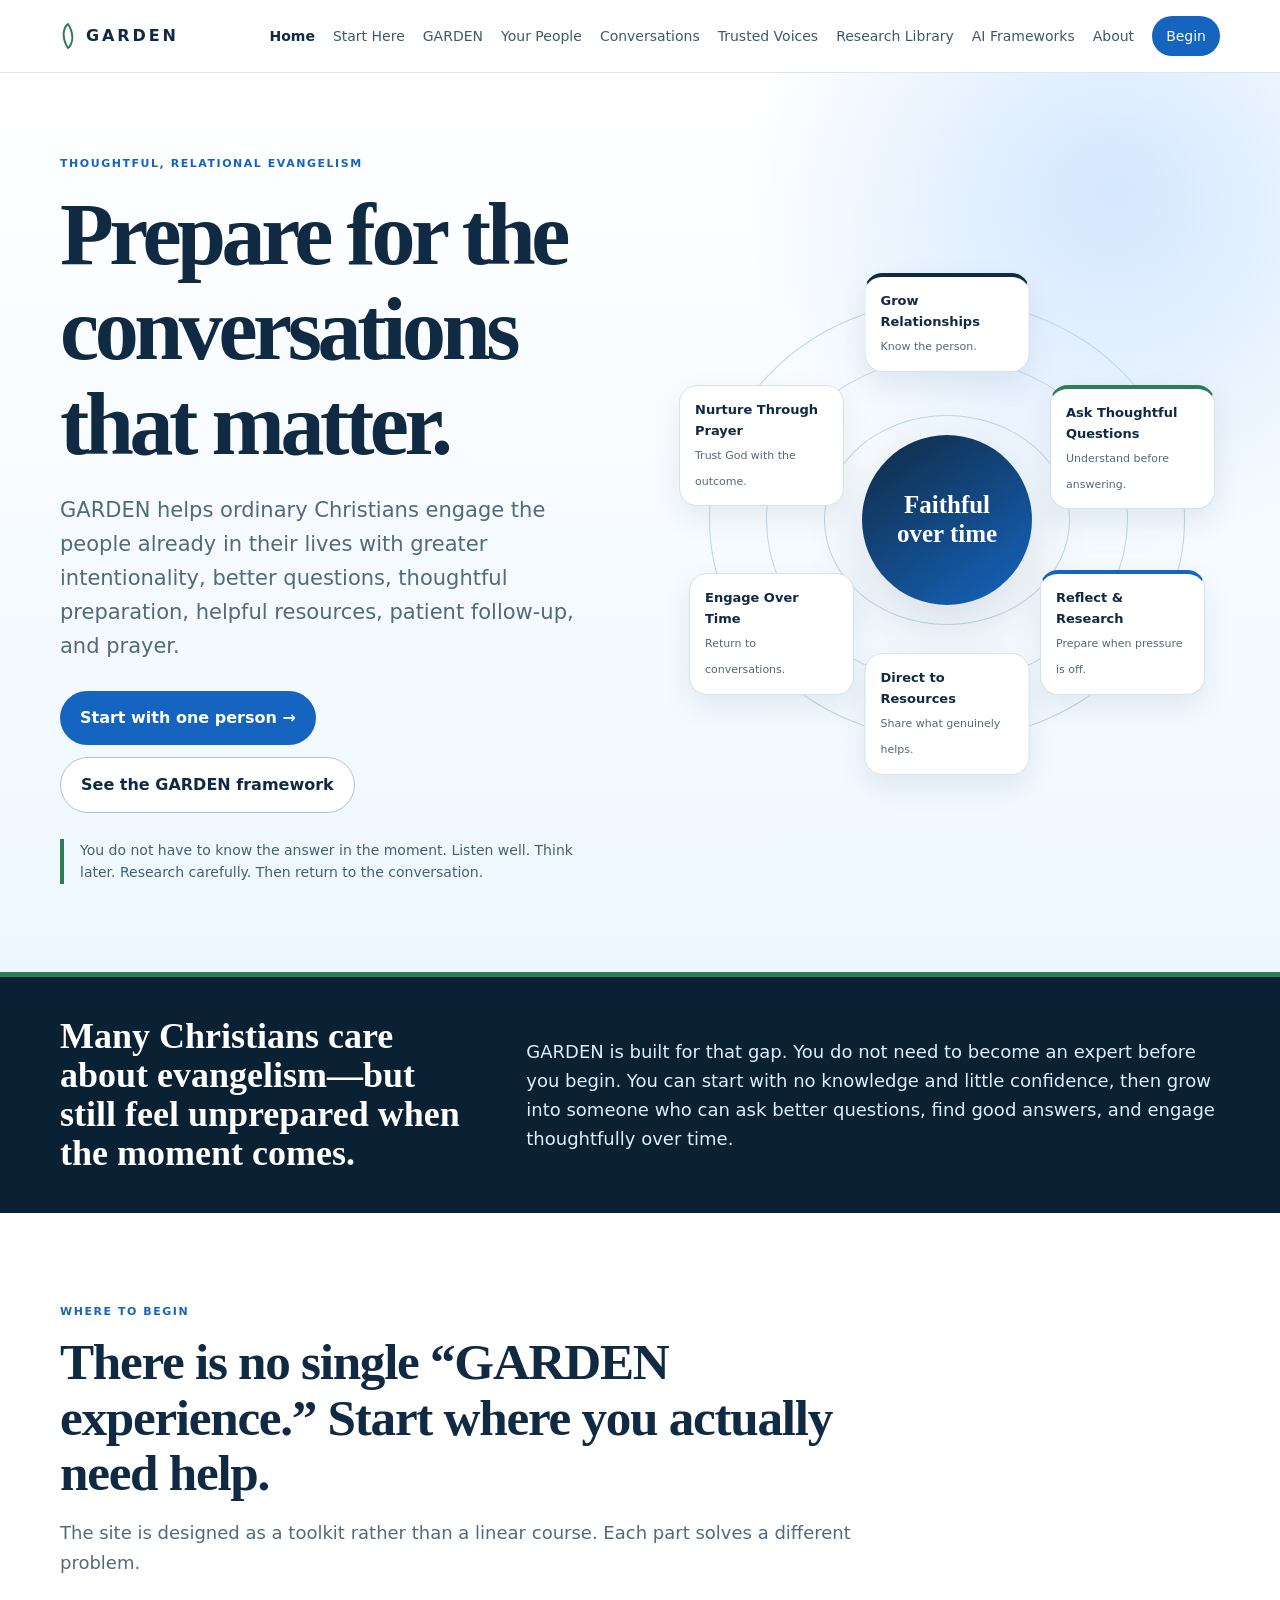
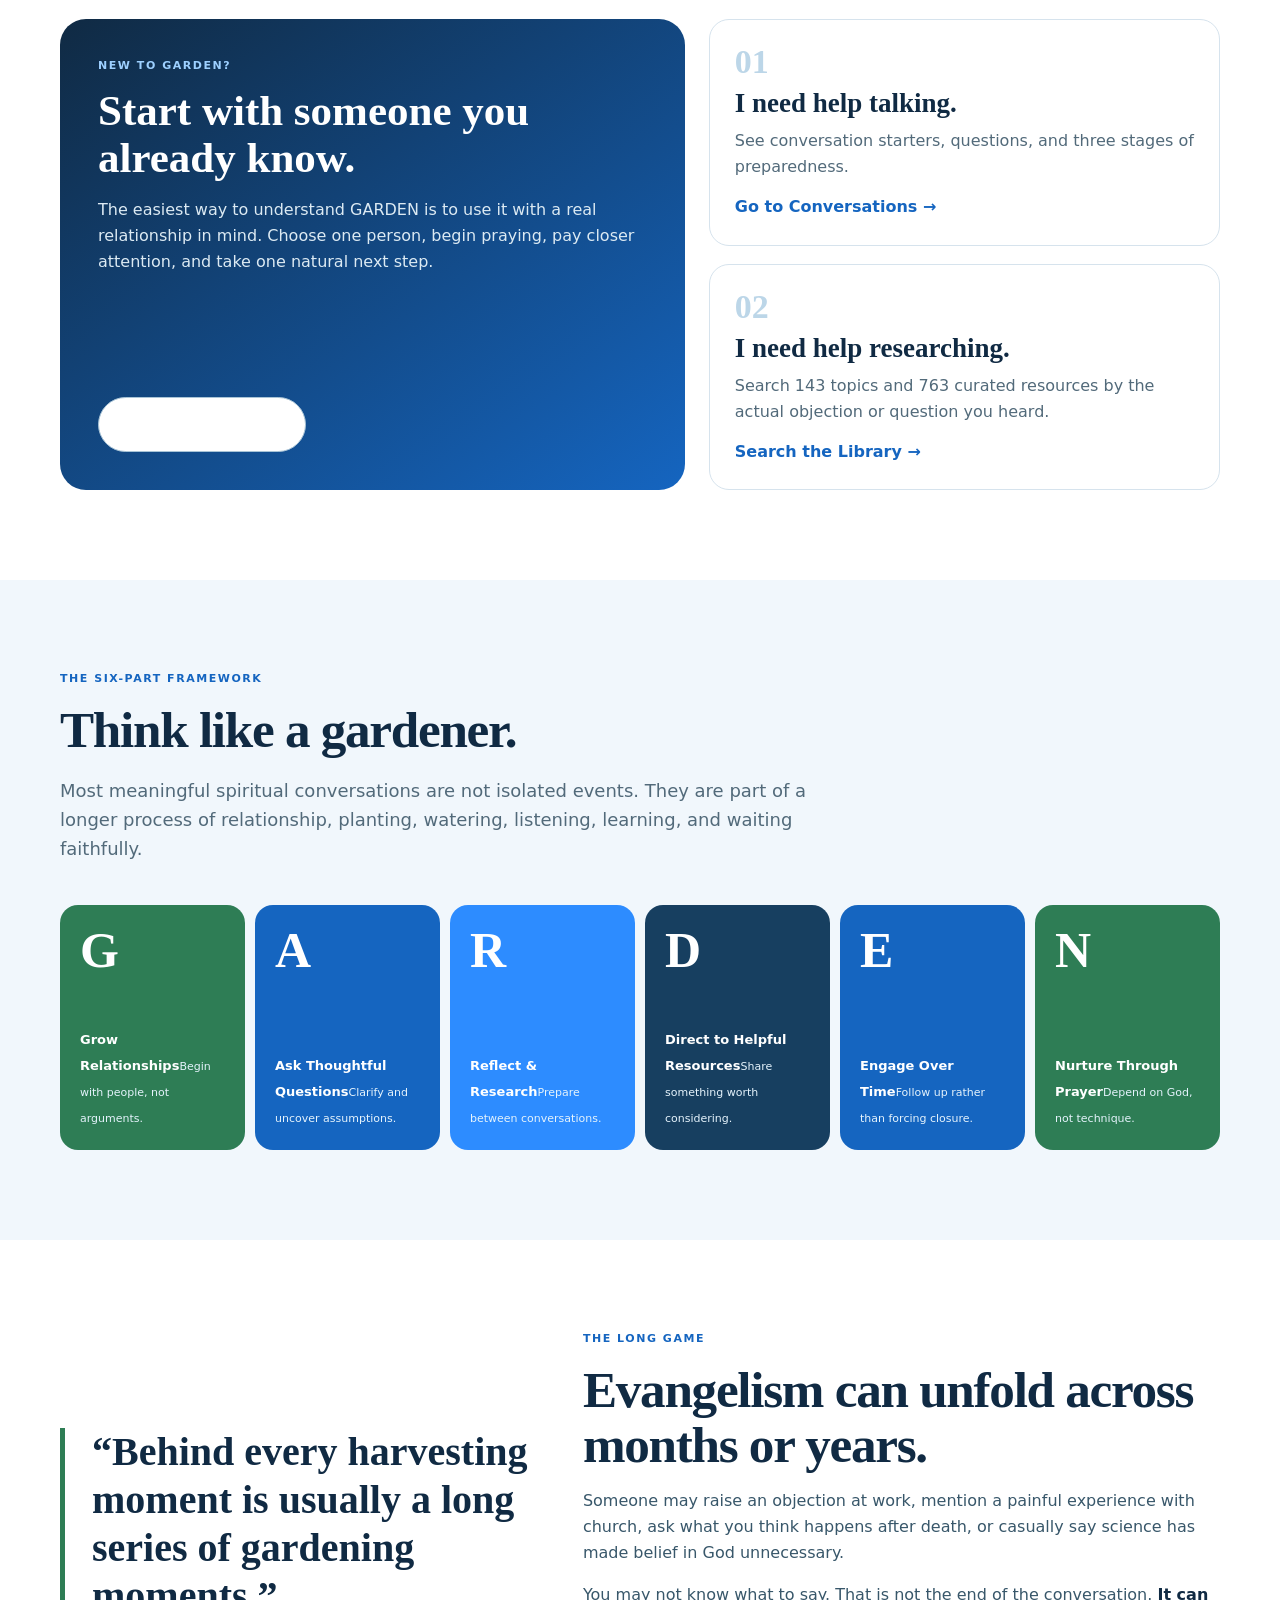
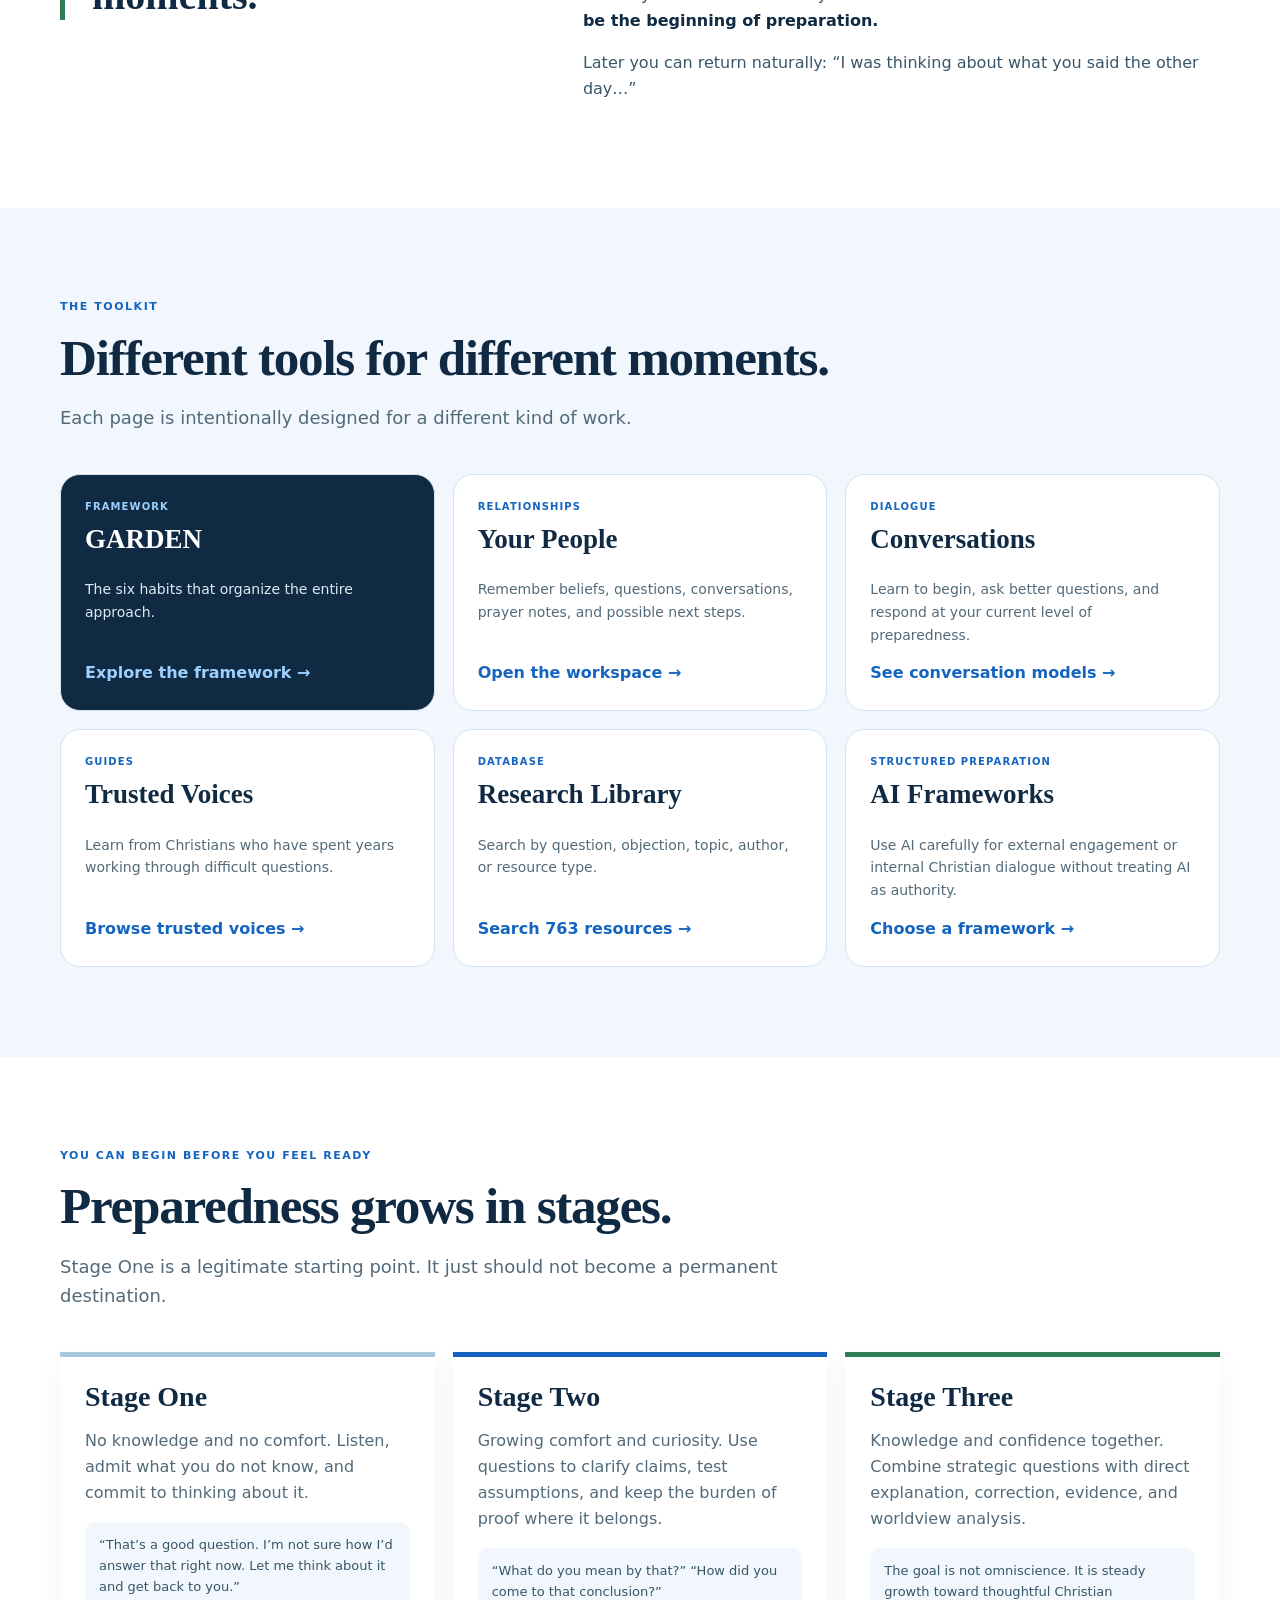
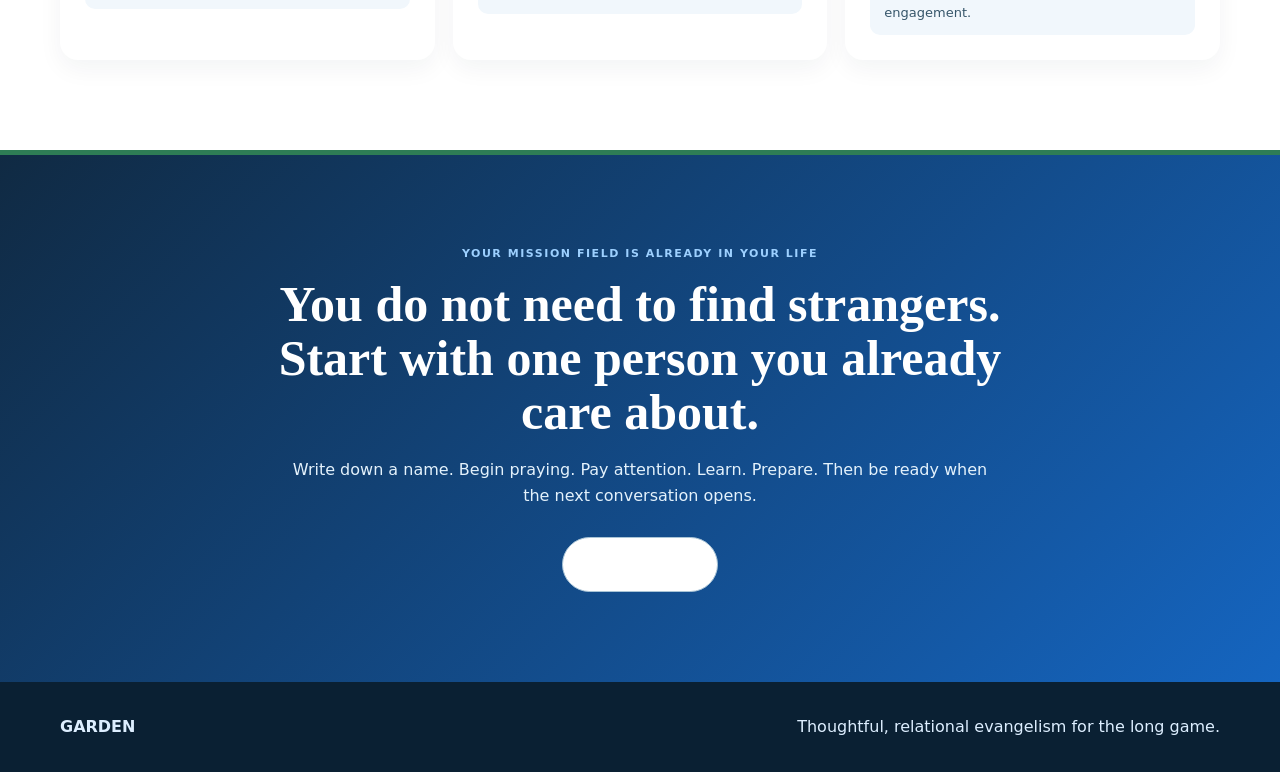
==== commit 9c1ef2ea: "Deploy GARDEN website redesign" ====
--- a/index.html
+++ b/index.html
@@ -1,149 +1,150 @@
-<!DOCTYPE html>
-
+<!doctype html>
 <html lang="en">
 <head>
-<meta charset="utf-8"/>
-<meta content="width=device-width, initial-scale=1" name="viewport"/>
-<meta content="A practical toolkit for long-game, relational evangelism." name="description"/>
-<title>GARDEN — Relational Evangelism</title>
-<link href="styles.css" rel="stylesheet"/>
-<script defer="" src="script.js"></script>
+<meta charset="utf-8"><meta name="viewport" content="width=device-width,initial-scale=1">
+<meta name="description" content="GARDEN: a practical toolkit for thoughtful, relational Christian evangelism.">
+<title>GARDEN — Thoughtful, Relational Evangelism</title>
+<style>
+:root{
+  --navy:#102A43;--navy2:#173F60;--blue:#1565C0;--bright:#2D8CFF;--green:#2E7D55;
+  --ice:#F1F7FC;--ink:#102A43;--muted:#526A7A;--line:#D6E3ED;--white:#fff;
+  --shadow:0 22px 60px rgba(16,42,67,.13)
+}
+*{box-sizing:border-box}html{scroll-behavior:smooth}
+body{margin:0;background:#fff;color:var(--ink);font:16px/1.62 system-ui,-apple-system,BlinkMacSystemFont,"Segoe UI",sans-serif}
+h1,h2,h3{font-family:Georgia,"Times New Roman",serif;line-height:1.08;margin:0}
+a{color:inherit}.container{width:min(1160px,calc(100% - 40px));margin:auto}
+.site-header{position:sticky;top:0;z-index:50;background:rgba(255,255,255,.97);backdrop-filter:blur(10px);border-bottom:1px solid rgba(16,42,67,.12)}
+.nav{height:72px;display:flex;align-items:center;justify-content:space-between;gap:24px}
+.brand{text-decoration:none;font-weight:800;letter-spacing:.18em;display:flex;align-items:center;gap:10px}
+.brand-mark{width:16px;height:22px;border:2px solid var(--green);border-radius:100% 0 100% 0;transform:rotate(-35deg)}
+.nav-links{display:flex;align-items:center;gap:18px;font-size:14px}
+.nav-links a{text-decoration:none;color:#3D5A6C}.nav-links a[aria-current]{font-weight:850;color:var(--navy)}
+.nav-cta{padding:9px 14px;border-radius:999px;background:var(--blue);color:#fff!important}
+.eyebrow{text-transform:uppercase;letter-spacing:.14em;font-size:11px;font-weight:900;color:var(--blue);margin-bottom:14px}
+.btn{display:inline-block;text-decoration:none;padding:14px 20px;border-radius:999px;font-weight:850}
+.btn-primary{background:var(--blue);color:#fff}.btn-secondary{background:#fff;border:1px solid #A9C4D6}
+.hero{padding:82px 0 88px;background:
+radial-gradient(circle at 87% 13%,rgba(45,140,255,.20),transparent 27%),
+linear-gradient(180deg,#fff 0%,#EEF7FF 100%);overflow:hidden}
+.hero-grid{display:grid;grid-template-columns:1fr 1fr;gap:68px;align-items:center}
+.hero h1{font-size:clamp(54px,7vw,88px);letter-spacing:-.05em}
+.hero .lede{font-size:21px;color:var(--muted);max-width:650px}
+.hero-actions{display:flex;gap:12px;flex-wrap:wrap;margin-top:28px}
+.hero-note{margin-top:26px;border-left:4px solid var(--green);padding-left:16px;color:#426174;font-size:14px;max-width:610px}
+.hero-visual{position:relative;min-height:510px}
+.orbit{position:absolute;inset:35px;border:1px solid #BFD7E8;border-radius:50%}
+.orbit.o2{inset:92px}.orbit.o3{inset:150px}
+.core{position:absolute;left:50%;top:50%;transform:translate(-50%,-50%);width:170px;height:170px;border-radius:50%;background:linear-gradient(145deg,#102A43,#1565C0);color:#fff;display:flex;align-items:center;justify-content:center;text-align:center;padding:25px;box-shadow:var(--shadow);font:700 25px/1.15 Georgia,serif}
+.petal{position:absolute;background:#fff;border:1px solid var(--line);border-radius:18px;padding:13px 15px;width:165px;box-shadow:0 12px 30px rgba(16,42,67,.08)}
+.petal strong{display:block;font-size:13px;color:var(--navy)}.petal span{font-size:11px;color:var(--muted)}
+.p1{top:8px;left:50%;transform:translateX(-50%)}.p2{right:5px;top:120px}.p3{right:15px;bottom:80px}.p4{left:50%;bottom:0;transform:translateX(-50%)}.p5{left:15px;bottom:80px}.p6{left:5px;top:120px}
+.petal:nth-of-type(2){border-top:4px solid var(--green)}.petal:nth-of-type(3){border-top:4px solid var(--blue)}.petal:nth-of-type(4){border-top:4px solid var(--bright)}.petal:nth-of-type(5){border-top:4px solid var(--navy)}.petal:nth-of-type(6){border-top:4px solid var(--green)}.petal:nth-of-type(7){border-top:4px solid var(--blue)}
+.problem-band{background:#0A2033;color:#fff;padding:40px 0;border-top:5px solid var(--green)}
+.problem-grid{display:grid;grid-template-columns:.75fr 1.25fr;gap:50px;align-items:center}.problem-band h2{font-size:36px}.problem-band p{color:#DDEEFF;font-size:18px;margin:0}
+.section{padding:90px 0}.section.alt{background:var(--ice)}.section-head{max-width:800px;margin-bottom:42px}.section h2{font-size:clamp(36px,4vw,52px);letter-spacing:-.025em}.section-head p{font-size:18px;color:var(--muted)}
+.entry-grid{display:grid;grid-template-columns:1.1fr .9fr;gap:24px}
+.entry-main{background:linear-gradient(145deg,#102A43,#1565C0);color:#fff;border-radius:26px;padding:38px;min-height:350px;display:flex;flex-direction:column;justify-content:space-between}
+.entry-main h3{font-size:43px}.entry-main p{color:#DCEAF3;max-width:620px}.entry-main a{align-self:flex-start}
+.entry-side{display:grid;gap:18px}.mini{background:#fff;border:1px solid var(--line);border-radius:20px;padding:25px}.mini .num{font:700 34px/1 Georgia,serif;color:#BCD6E8}.mini h3{font-size:27px;margin:10px 0}.mini p{color:var(--muted);margin:0 0 14px}.mini a{color:var(--blue);text-decoration:none;font-weight:850}
+.framework-strip{display:grid;grid-template-columns:repeat(6,1fr);gap:10px}.letter{min-height:245px;border-radius:18px;padding:20px;display:flex;flex-direction:column;justify-content:space-between;color:#fff}
+.letter:nth-child(1),.letter:nth-child(6){background:#2E7D55}.letter:nth-child(2),.letter:nth-child(5){background:#1565C0}.letter:nth-child(3){background:#2D8CFF}.letter:nth-child(4){background:#173F60}
+.letter strong{font:700 50px/1 Georgia,serif}.letter span{font-weight:900;font-size:13px}.letter small{font-size:11px;color:#E5F3FC}
+.longgame{display:grid;grid-template-columns:.85fr 1.15fr;gap:52px;align-items:center}
+.long-quote{font:700 40px/1.2 Georgia,serif;color:var(--navy);border-left:5px solid var(--green);padding-left:27px}
+.long-copy p{color:#38576A}.long-copy strong{color:var(--navy)}
+.tools{display:grid;grid-template-columns:repeat(3,1fr);gap:18px}
+.tool{background:#fff;border:1px solid var(--line);border-radius:20px;padding:24px;min-height:215px;display:flex;flex-direction:column}
+.tool small{text-transform:uppercase;letter-spacing:.11em;color:var(--blue);font-weight:900;font-size:10px}.tool h3{font-size:27px;margin:10px 0}.tool p{color:var(--muted);font-size:14px;flex:1}.tool a{color:var(--blue);font-weight:850;text-decoration:none}
+.tool.featured{background:#102A43;color:#fff}.tool.featured p{color:#DCEAF3}.tool.featured small,.tool.featured a{color:#9DD0FF}
+.stages{display:grid;grid-template-columns:repeat(3,1fr);gap:18px}.stage{border-top:5px solid var(--blue);padding:25px;background:#fff;border-radius:0 0 18px 18px;box-shadow:0 9px 25px rgba(16,42,67,.05)}.stage:nth-child(1){border-color:#A7C8DD}.stage:nth-child(3){border-color:var(--green)}.stage h3{font-size:28px;margin-bottom:10px}.stage p{color:var(--muted)}.stage .example{background:var(--ice);padding:12px 14px;border-radius:10px;font-size:13px;color:#36566A}
+.final{padding:90px 0;text-align:center;background:linear-gradient(135deg,#102A43,#1565C0);color:#fff;border-top:5px solid var(--green)}.final h2{font-size:50px;max-width:800px;margin:auto}.final p{max-width:720px;margin:18px auto 28px;color:#E4F2FC}
+.footer{padding:32px 0;background:#0A2033;color:#DDEEFF}.footer .container{display:flex;justify-content:space-between;gap:20px}
+@media(max-width:950px){
+ .nav-links a:not([aria-current]):not(.nav-cta){display:none}
+ .hero-grid,.problem-grid,.entry-grid,.longgame{grid-template-columns:1fr}
+ .hero-visual{min-height:470px}
+ .framework-strip{grid-template-columns:repeat(3,1fr)}
+ .tools,.stages{grid-template-columns:1fr 1fr}
+}
+@media(max-width:650px){
+ .hero-visual{display:none}.framework-strip,.tools,.stages{grid-template-columns:1fr}
+}
+</style>
 </head>
 <body>
-<a class="skip-link" href="#main">Skip to content</a>
-<header class="site-header">
-<div class="container nav">
-<a aria-label="GARDEN home" class="brand" href="index.html"><span aria-hidden="true" class="brand-mark"></span><span class="brand-name">GARDEN</span></a>
-<button aria-controls="primary-nav" aria-expanded="false" class="menu-btn">Menu</button>
-<nav aria-label="Primary navigation" class="nav-links" id="primary-nav"><a aria-current="page" href="index.html">Home</a><a href="start-here.html">Start Here</a><a href="garden.html">GARDEN</a><a href="people.html">Your People</a><a href="conversations.html">Conversations</a><a href="resources.html">Trusted Voices</a><a href="research.html">Research Library</a><a href="frameworks.html">AI Frameworks</a><a href="about.html">About</a><a class="nav-cta" href="start-here.html">Begin</a></nav>
+<header class="site-header"><div class="container nav">
+<a class="brand" href="index.html"><span class="brand-mark"></span>GARDEN</a>
+<nav class="nav-links"><a aria-current="page" href="index.html">Home</a><a href="start-here.html">Start Here</a><a href="garden.html">GARDEN</a><a href="people.html">Your People</a><a href="conversations.html">Conversations</a><a href="resources.html">Trusted Voices</a><a href="research.html">Research Library</a><a href="frameworks.html">AI Frameworks</a><a href="about.html">About</a><a class="nav-cta" href="start-here.html">Begin</a></nav>
+</div></header>
+
+<main>
+<section class="hero"><div class="container hero-grid">
+<div><div class="eyebrow">Thoughtful, relational evangelism</div><h1>Prepare for the conversations that matter.</h1><p class="lede">GARDEN helps ordinary Christians engage the people already in their lives with greater intentionality, better questions, thoughtful preparation, helpful resources, patient follow-up, and prayer.</p>
+<div class="hero-actions"><a class="btn btn-primary" href="start-here.html">Start with one person →</a><a class="btn btn-secondary" href="garden.html">See the GARDEN framework</a></div>
+<div class="hero-note">You do not have to know the answer in the moment. Listen well. Think later. Research carefully. Then return to the conversation.</div></div>
+
+<div class="hero-visual">
+<div class="orbit"></div><div class="orbit o2"></div><div class="orbit o3"></div>
+<div class="core">Faithful over time</div>
+<div class="petal p1"><strong>Grow Relationships</strong><span>Know the person.</span></div>
+<div class="petal p2"><strong>Ask Thoughtful Questions</strong><span>Understand before answering.</span></div>
+<div class="petal p3"><strong>Reflect &amp; Research</strong><span>Prepare when pressure is off.</span></div>
+<div class="petal p4"><strong>Direct to Resources</strong><span>Share what genuinely helps.</span></div>
+<div class="petal p5"><strong>Engage Over Time</strong><span>Return to conversations.</span></div>
+<div class="petal p6"><strong>Nurture Through Prayer</strong><span>Trust God with the outcome.</span></div>
 </div>
-</header>
-<main id="main">
-<section class="hero">
-<div class="container hero-grid">
-<div>
-<div class="eyebrow">Relational evangelism for ordinary believers</div>
-<h1>Play the long game.</h1>
-<p class="lede">You don’t need to be an expert to share your faith. Learn how to intentionally engage the people already in your life—one thoughtful conversation, question, resource, and prayer at a time.</p>
-<div class="hero-actions">
-<a class="btn btn-primary" href="start-here.html">Start here →</a>
-<a class="btn btn-secondary" href="garden.html">Explore the GARDEN framework</a>
-</div>
-</div>
-<aside aria-label="GARDEN model summary" class="hero-card">
-<div class="label">The GARDEN model</div>
-<div class="garden-steps">
-<div class="garden-step"><div class="garden-letter">G</div><div><strong>Grow Relationships</strong><span>Begin with the people already in your life.</span></div></div>
-<div class="garden-step"><div class="garden-letter">A</div><div><strong>Ask Thoughtful Questions</strong><span>Listen, clarify, and invite reflection.</span></div></div>
-<div class="garden-step"><div class="garden-letter">R</div><div><strong>Reflect &amp; Research</strong><span>You do not need an answer on the spot.</span></div></div>
-<div class="garden-step"><div class="garden-letter">D</div><div><strong>Direct to Resources</strong><span>Let trusted voices help carry the conversation.</span></div></div>
-<div class="garden-step"><div class="garden-letter">E</div><div><strong>Engage Over Time</strong><span>Think in months and years, not moments.</span></div></div>
-<div class="garden-step"><div class="garden-letter">N</div><div><strong>Nurture Through Prayer</strong><span>Trust God with the growth and the harvest.</span></div></div>
-</div>
-</aside>
-</div>
-</section>
-<section class="section alt">
-<div class="container">
-<div class="section-head">
-<div class="eyebrow">Why believers stay silent</div>
-<h2>Evangelism feels harder than it needs to.</h2>
-<p>Many Christians care deeply about people but feel unprepared when faith, truth, morality, science, or suffering comes up. The pressure to have an immediate answer can turn a natural opportunity into silence.</p>
-</div>
-<div class="problem-grid">
-<article class="card"><div class="card-num">01</div><h3>“I don’t know enough.”</h3><p>You do not need deep apologetics knowledge before you begin. Listening well and following up later is already meaningful engagement.</p></article>
-<article class="card"><div class="card-num">02</div><h3>“I’m not good at debate.”</h3><p>You do not need to debate. Thoughtful questions often open more doors than a polished argument ever could.</p></article>
-<article class="card"><div class="card-num">03</div><h3>“I’ll say the wrong thing.”</h3><p>You can simply say, “That’s a good question. Let me think about it and get back to you.” The pressure is off.</p></article>
-</div>
-</div>
-</section>
-<section class="quote-band">
-<div class="container">
-<blockquote>Behind every harvesting moment is usually a long series of gardening moments.</blockquote>
-<p>Evangelism is less like closing a sale and more like faithfully cultivating growth over time.</p>
-</div>
-</section>
-<section class="section">
-<div class="container">
-<div class="section-head">
-<div class="eyebrow">A different way to begin</div>
-<h2>You can start with almost no knowledge.</h2>
-<p>When someone says something worth thinking about, you do not have to answer immediately. The simplest version of the system is something almost anyone can do.</p>
-</div>
-<div class="flow">
-<div class="flow-step"><div class="dot"></div><h3>Listen</h3><p>Pay attention to what the person actually says. You do not need to respond on the spot.</p></div>
-<div class="flow-step"><div class="dot"></div><h3>Reflect</h3><p>When the pressure is off, think through the claim, question, or concern.</p></div>
-<div class="flow-step"><div class="dot"></div><h3>Find</h3><p>Use trusted resources or a guided AI framework to understand the issue and prepare.</p></div>
-<div class="flow-step"><div class="dot"></div><h3>Follow up</h3><p>Reconnect naturally: “I was thinking about what you said the other day…”</p></div>
-</div>
-</div>
-</section>
-<section class="section alt">
-<div class="container">
-<div class="section-head">
-<div class="eyebrow">The toolkit</div>
-<h2>Seven tools. One purpose.</h2>
-<p>Everything here supports the same goal: helping ordinary Christians become more intentional, thoughtful, prayerful gardeners in the lives of people around them.</p>
-</div>
-<div class="tool-grid">
-<article class="card tool-card"><div class="tool-kicker">The system</div><h3>GARDEN Framework</h3><p>A memorable process for long-game relational evangelism.</p><a href="garden.html">Explore the framework →</a></article>
-<article class="card tool-card"><div class="tool-kicker">The people</div><h3>Evangelism Profile Tool</h3><p>Remember conversations, pray intentionally, and identify the next faithful step.</p><a href="people.html">Meet the profile tool →</a></article>
-<article class="card tool-card"><div class="tool-kicker">The conversations</div><h3>Conversational Models</h3><p>Conversation starters, stages of preparedness, and examples that show what real engagement can look like.</p><a href="conversations.html">Explore conversations →</a></article>
-<article class="card tool-card"><div class="tool-kicker">Trusted guidance</div><h3>Trusted Voices</h3><p>Discover the ministries, scholars, apologists, theologians, and thinkers we recommend as reliable starting points.</p><a href="resources.html">Meet trusted voices →</a></article>
-<article class="card tool-card"><div class="tool-kicker">The library</div><h3>Research Library</h3><p>Search specific questions, objections, and topics to find curated articles, videos, podcasts, and books for learning and sharing.</p><a href="research.html">Search the library →</a></article>
-<article class="card tool-card"><div class="tool-kicker">AI-assisted preparation</div><h3>External Engagement Framework</h3><p>Use AI responsibly to understand objections, evaluate worldviews, and prepare for conversations with non-believers.</p><a href="external-framework.html">Explore the external framework →</a></article>
-<article class="card tool-card"><div class="tool-kicker">AI-assisted formation</div><h3>Internal Christian Dialogue Framework</h3><p>Use AI within biblical and orthodox guardrails to study doctrine and navigate disagreement among believers.</p><a href="internal-framework.html">Explore the internal framework →</a></article>
-</div>
-</div>
-</section>
-<section class="section">
-<div class="container scenario">
-<div>
-<div class="eyebrow">What it looks like</div>
-<h2>No debate required.</h2>
-<p class="lede">A meaningful evangelistic moment can be as simple as noticing what someone said and caring enough to come back to it later.</p>
-<div class="checks">
-<div class="check"><i>✓</i><div><strong>No instant answer required.</strong><br/>Take the pressure off the moment.</div></div>
-<div class="check"><i>✓</i><div><strong>No expertise required.</strong><br/>Find a trusted explanation from someone who has done the work.</div></div>
-<div class="check"><i>✓</i><div><strong>No forced conclusion required.</strong><br/>Plant a seed and continue the relationship.</div></div>
-</div>
-</div>
-<div class="scenario-box">
-<div class="chat">
-<div class="bubble them"><strong>Coworker:</strong> “You can’t trust the Bible. It’s been changed so many times.”</div>
-<div class="bubble you"><strong>You:</strong> “That’s interesting.”</div>
-<div class="bubble them"><em>Later, when the pressure is off, you look into the question and find a helpful explanation.</em></div>
-<div class="bubble you"><strong>You, two days later:</strong> “I was thinking about what you said the other day. I came across something that explains the manuscript question really well. I thought you might find it interesting.”</div>
-</div>
-</div>
-</div>
-</section>
-<section class="section alt">
-<div class="container">
-<div class="section-head">
-<div class="eyebrow">Your mission field</div>
-<h2>Start with the people already in your life.</h2>
-<p>Your coworkers. Your neighbors. Your friends. Your family. The people you see at the gym, at your kids’ activities, or through your hobbies. You do not need to go somewhere else to begin.</p>
-</div>
-<a class="btn btn-primary" href="people.html">Start with your people →</a>
-</div>
-</section>
-<section class="final-cta">
-<div class="container">
-<div class="box">
-<div class="eyebrow" style="color:#e7c899; justify-content:center;">Start where you are</div>
-<h2>You don’t need to become someone else before you begin.</h2>
-<p>Listen carefully. Ask a question when you can. Reflect later. Share something helpful. Pray. Then keep going.</p>
-<a class="btn btn-secondary" href="start-here.html">See how to start →</a>
-</div>
-</div>
-</section>
+</div></section>
+
+<section class="problem-band"><div class="container problem-grid"><h2>Many Christians care about evangelism—but still feel unprepared when the moment comes.</h2><p>GARDEN is built for that gap. You do not need to become an expert before you begin. You can start with no knowledge and little confidence, then grow into someone who can ask better questions, find good answers, and engage thoughtfully over time.</p></div></section>
+
+<section class="section"><div class="container">
+<div class="section-head"><div class="eyebrow">Where to begin</div><h2>There is no single “GARDEN experience.” Start where you actually need help.</h2><p>The site is designed as a toolkit rather than a linear course. Each part solves a different problem.</p></div>
+<div class="entry-grid">
+<div class="entry-main"><div><div class="eyebrow" style="color:#9DD0FF">New to GARDEN?</div><h3>Start with someone you already know.</h3><p>The easiest way to understand GARDEN is to use it with a real relationship in mind. Choose one person, begin praying, pay closer attention, and take one natural next step.</p></div><a class="btn btn-secondary" href="start-here.html">Open Start Here →</a></div>
+<div class="entry-side">
+<div class="mini"><div class="num">01</div><h3>I need help talking.</h3><p>See conversation starters, questions, and three stages of preparedness.</p><a href="conversations.html">Go to Conversations →</a></div>
+<div class="mini"><div class="num">02</div><h3>I need help researching.</h3><p>Search 143 topics and 763 curated resources by the actual objection or question you heard.</p><a href="research.html">Search the Library →</a></div>
+</div></div>
+</div></section>
+
+<section class="section alt"><div class="container">
+<div class="section-head"><div class="eyebrow">The six-part framework</div><h2>Think like a gardener.</h2><p>Most meaningful spiritual conversations are not isolated events. They are part of a longer process of relationship, planting, watering, listening, learning, and waiting faithfully.</p></div>
+<div class="framework-strip">
+<div class="letter"><strong>G</strong><div><span>Grow Relationships</span><small>Begin with people, not arguments.</small></div></div>
+<div class="letter"><strong>A</strong><div><span>Ask Thoughtful Questions</span><small>Clarify and uncover assumptions.</small></div></div>
+<div class="letter"><strong>R</strong><div><span>Reflect &amp; Research</span><small>Prepare between conversations.</small></div></div>
+<div class="letter"><strong>D</strong><div><span>Direct to Helpful Resources</span><small>Share something worth considering.</small></div></div>
+<div class="letter"><strong>E</strong><div><span>Engage Over Time</span><small>Follow up rather than forcing closure.</small></div></div>
+<div class="letter"><strong>N</strong><div><span>Nurture Through Prayer</span><small>Depend on God, not technique.</small></div></div>
+</div></div></section>
+
+<section class="section"><div class="container longgame">
+<div class="long-quote">“Behind every harvesting moment is usually a long series of gardening moments.”</div>
+<div class="long-copy"><div class="eyebrow">The long game</div><h2>Evangelism can unfold across months or years.</h2><p>Someone may raise an objection at work, mention a painful experience with church, ask what you think happens after death, or casually say science has made belief in God unnecessary.</p><p>You may not know what to say. That is not the end of the conversation. <strong>It can be the beginning of preparation.</strong></p><p>Later you can return naturally: “I was thinking about what you said the other day…”</p></div>
+</div></section>
+
+<section class="section alt"><div class="container">
+<div class="section-head"><div class="eyebrow">The toolkit</div><h2>Different tools for different moments.</h2><p>Each page is intentionally designed for a different kind of work.</p></div>
+<div class="tools">
+<div class="tool featured"><small>Framework</small><h3>GARDEN</h3><p>The six habits that organize the entire approach.</p><a href="garden.html">Explore the framework →</a></div>
+<div class="tool"><small>Relationships</small><h3>Your People</h3><p>Remember beliefs, questions, conversations, prayer notes, and possible next steps.</p><a href="people.html">Open the workspace →</a></div>
+<div class="tool"><small>Dialogue</small><h3>Conversations</h3><p>Learn to begin, ask better questions, and respond at your current level of preparedness.</p><a href="conversations.html">See conversation models →</a></div>
+<div class="tool"><small>Guides</small><h3>Trusted Voices</h3><p>Learn from Christians who have spent years working through difficult questions.</p><a href="resources.html">Browse trusted voices →</a></div>
+<div class="tool"><small>Database</small><h3>Research Library</h3><p>Search by question, objection, topic, author, or resource type.</p><a href="research.html">Search 763 resources →</a></div>
+<div class="tool"><small>Structured preparation</small><h3>AI Frameworks</h3><p>Use AI carefully for external engagement or internal Christian dialogue without treating AI as authority.</p><a href="frameworks.html">Choose a framework →</a></div>
+</div></div></section>
+
+<section class="section"><div class="container">
+<div class="section-head"><div class="eyebrow">You can begin before you feel ready</div><h2>Preparedness grows in stages.</h2><p>Stage One is a legitimate starting point. It just should not become a permanent destination.</p></div>
+<div class="stages">
+<div class="stage"><h3>Stage One</h3><p>No knowledge and no comfort. Listen, admit what you do not know, and commit to thinking about it.</p><div class="example">“That’s a good question. I’m not sure how I’d answer that right now. Let me think about it and get back to you.”</div></div>
+<div class="stage"><h3>Stage Two</h3><p>Growing comfort and curiosity. Use questions to clarify claims, test assumptions, and keep the burden of proof where it belongs.</p><div class="example">“What do you mean by that?” “How did you come to that conclusion?”</div></div>
+<div class="stage"><h3>Stage Three</h3><p>Knowledge and confidence together. Combine strategic questions with direct explanation, correction, evidence, and worldview analysis.</p><div class="example">The goal is not omniscience. It is steady growth toward thoughtful Christian engagement.</div></div>
+</div></div></section>
+
+<section class="final"><div class="container"><div class="eyebrow" style="color:#9DD0FF">Your mission field is already in your life</div><h2>You do not need to find strangers. Start with one person you already care about.</h2><p>Write down a name. Begin praying. Pay attention. Learn. Prepare. Then be ready when the next conversation opens.</p><a class="btn btn-secondary" href="start-here.html">Start Here →</a></div></section>
 </main>
-<footer class="site-footer">
-<div class="container footer-grid">
-<div><strong>GARDEN</strong><p>A practical toolkit for thoughtful, relational, long-game evangelism.</p></div>
-<div class="footer-links"><a href="start-here.html">Start Here</a><a href="garden.html">GARDEN</a><a href="people.html">Your People</a><a href="conversations.html">Conversations</a><a href="resources.html">Trusted Voices</a><a href="research.html">Research Library</a><a href="frameworks.html">AI Frameworks</a><a href="about.html">About</a></div>
-</div>
-</footer>
-</body>
-</html>
+
+<footer class="footer"><div class="container"><strong>GARDEN</strong><span>Thoughtful, relational evangelism for the long game.</span></div></footer>
+</body></html>
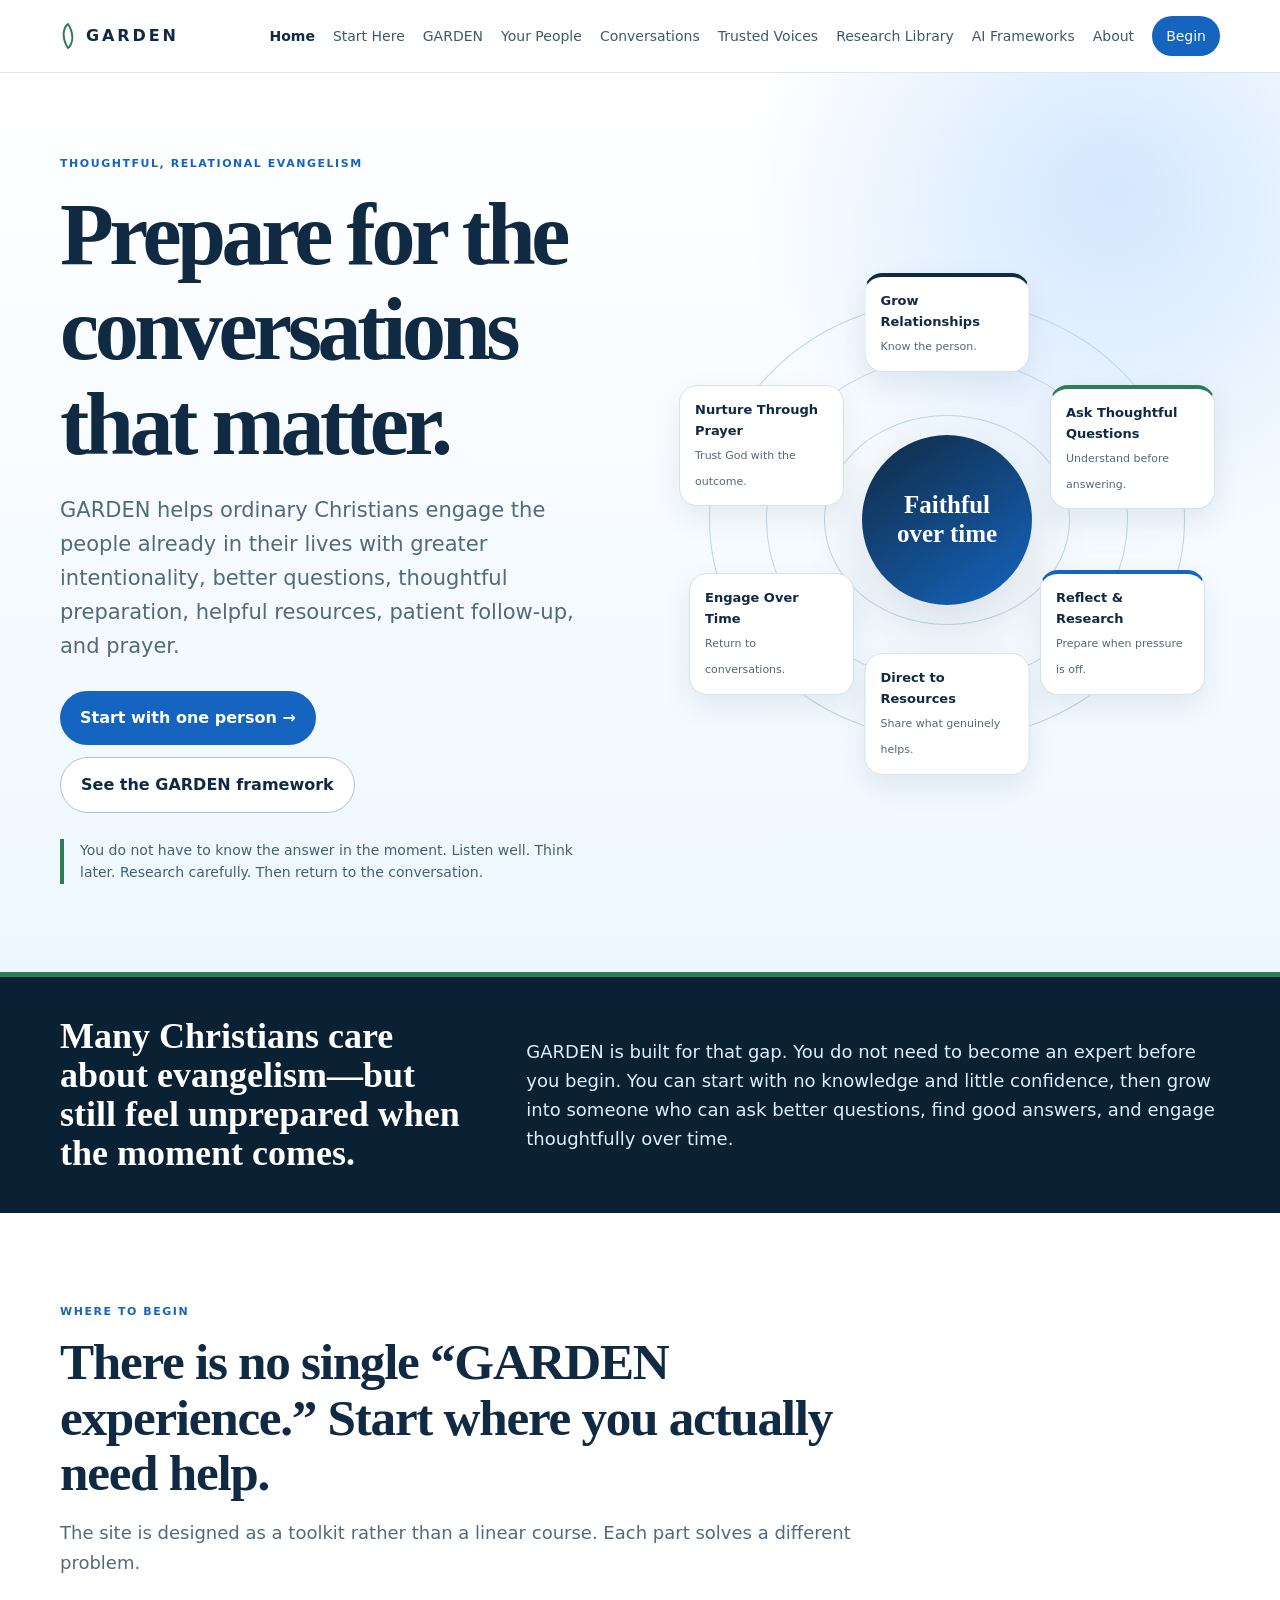
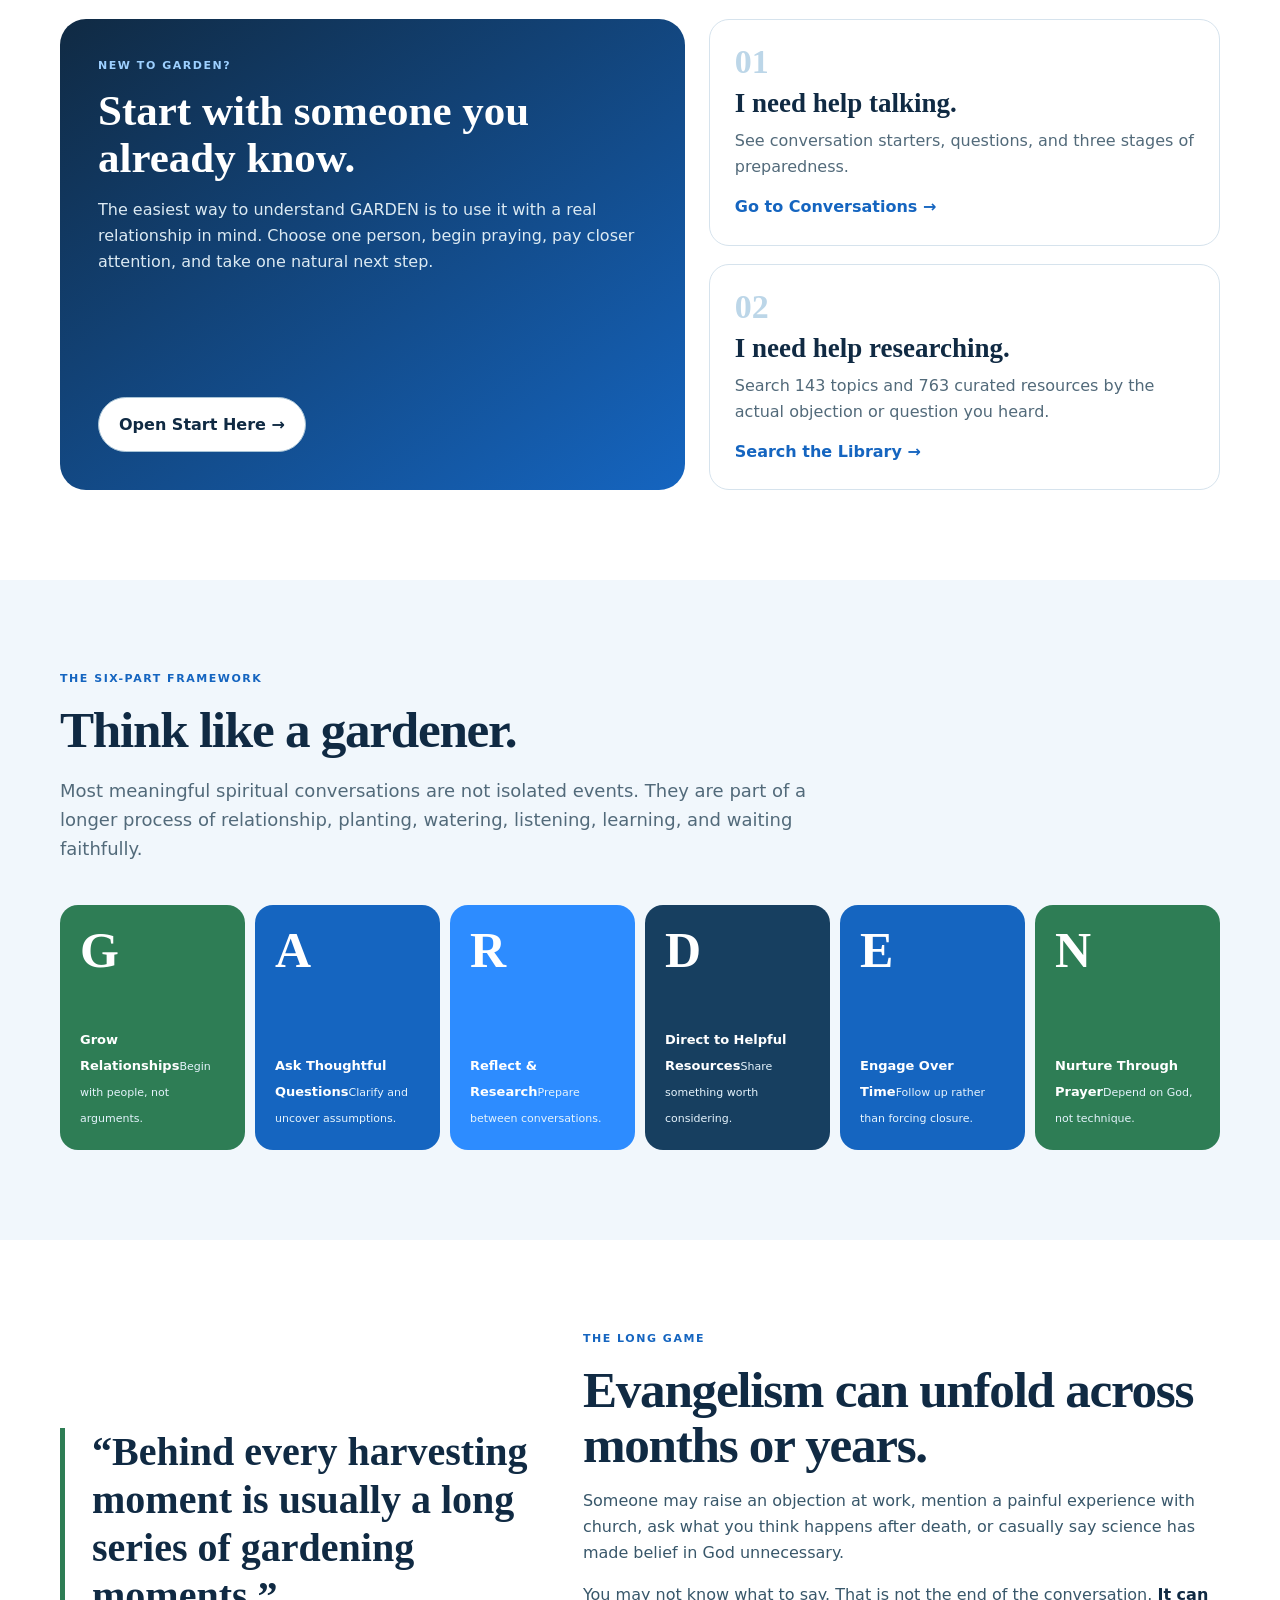
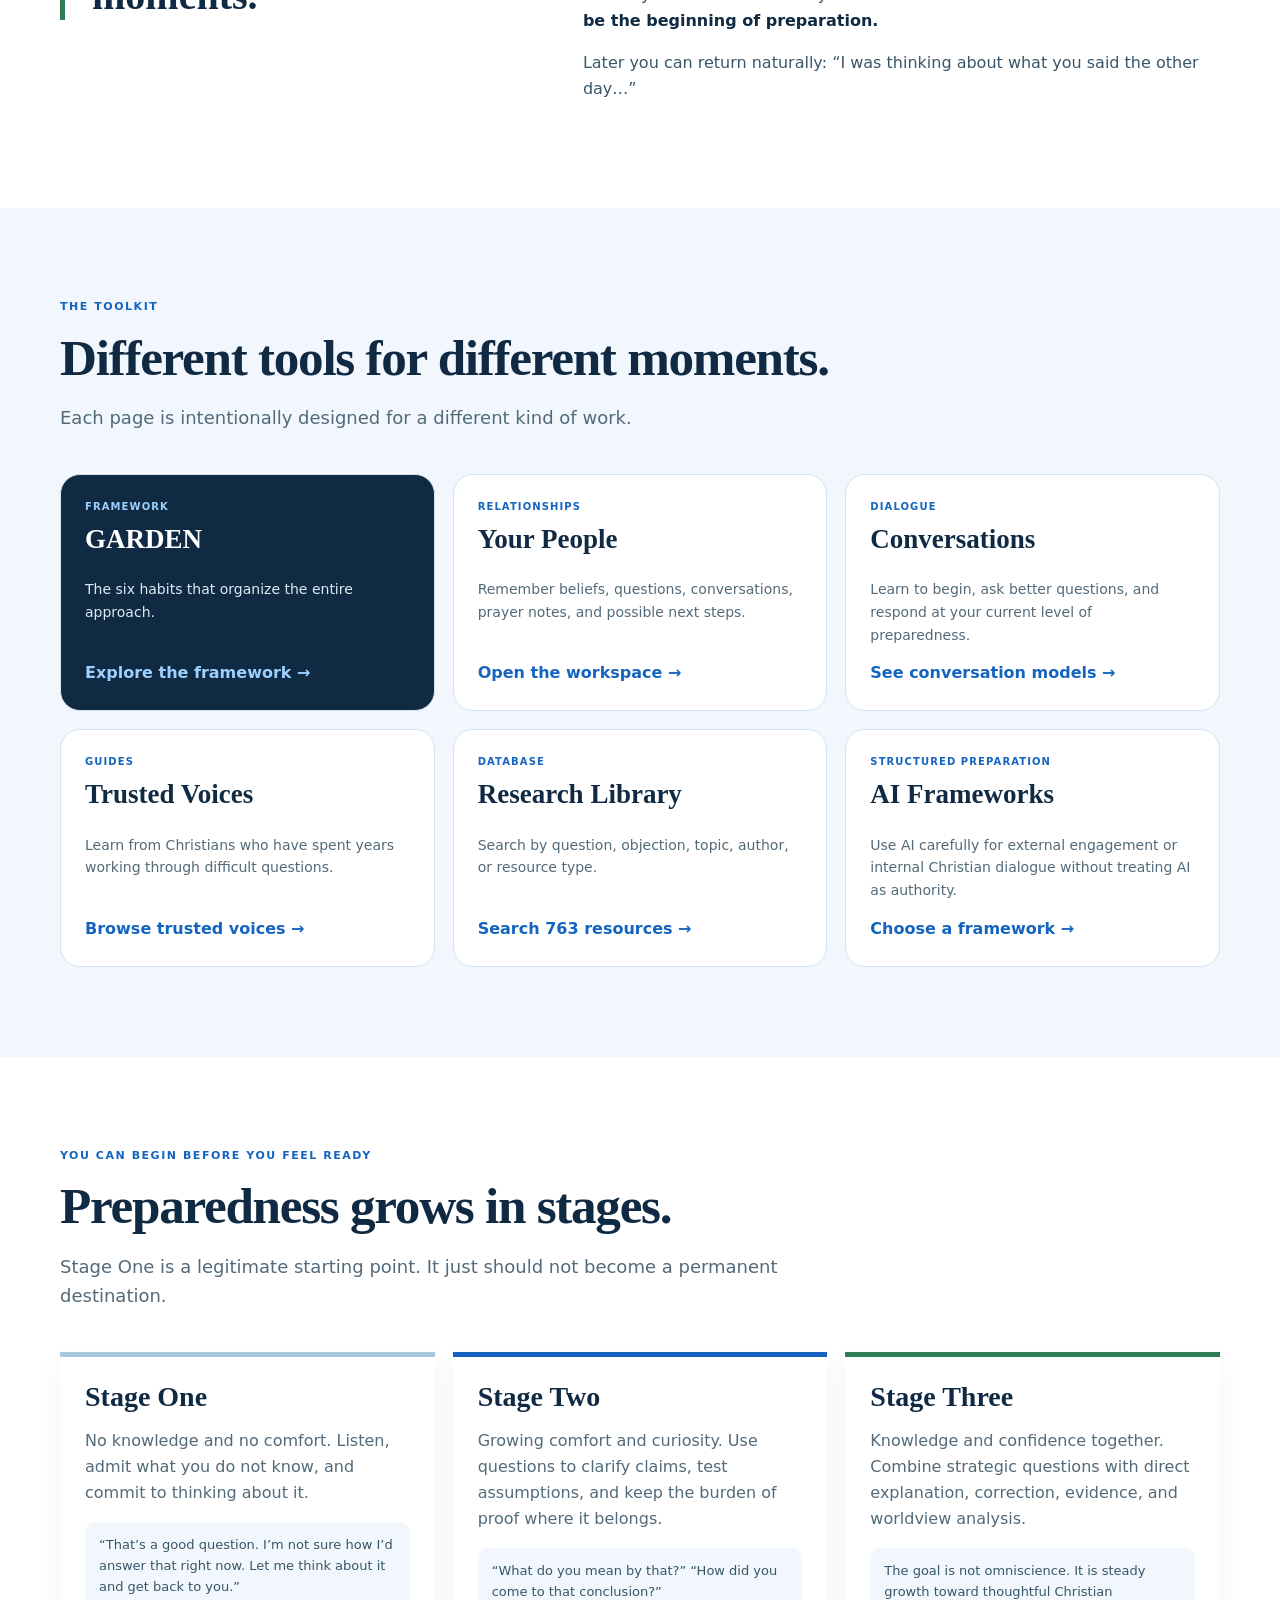
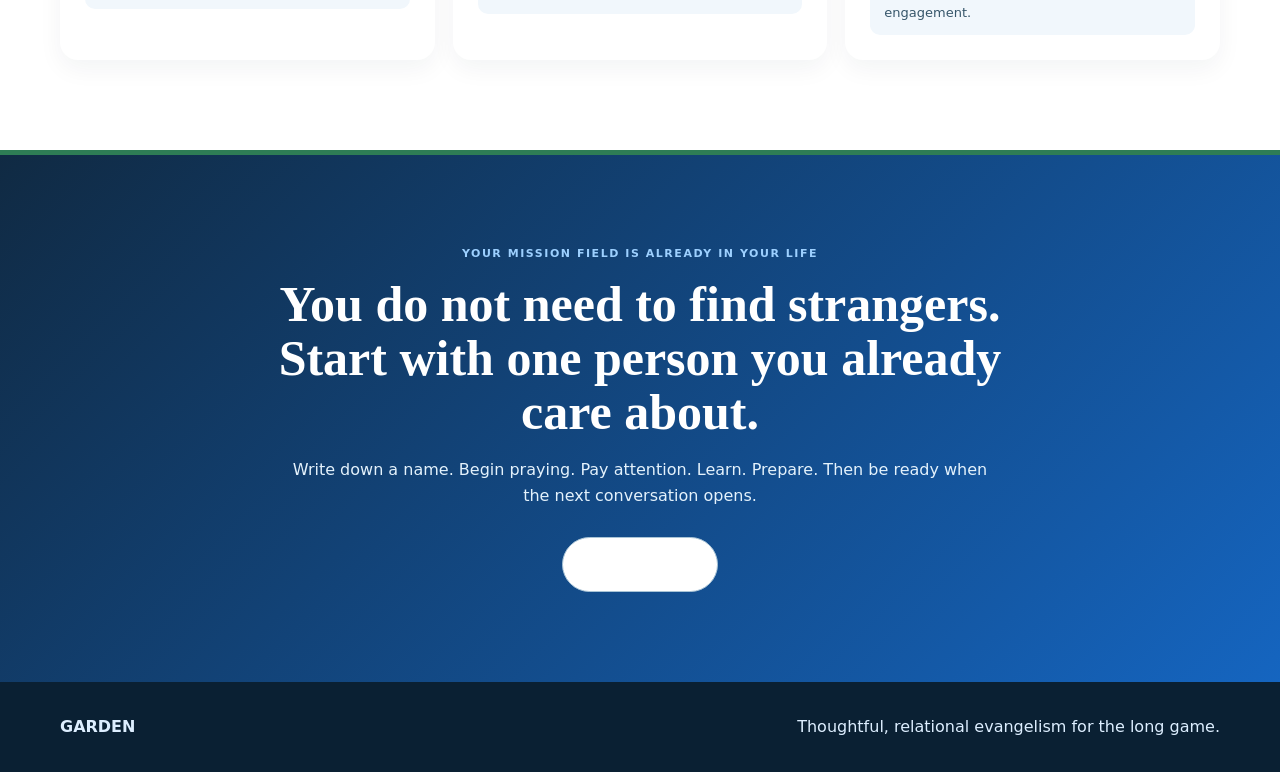
==== commit a17d4e1f: "Fix Start Here button text on home page" ====
--- a/index.html
+++ b/index.html
@@ -71,6 +71,45 @@
  .hero-visual{display:none}.framework-strip,.tools,.stages{grid-template-columns:1fr}
 }
 </style>
+<style id="home-framework-mobile-fix">
+@media(max-width:650px){
+ .framework-strip{gap:12px}
+ .framework-strip .letter{
+   min-height:180px;
+   padding:24px 28px;
+   display:flex;
+   flex-direction:column;
+   align-items:flex-start;
+   justify-content:space-between;
+ }
+ .framework-strip .letter strong{font-size:64px}
+ .framework-strip .letter > div{
+   display:flex;
+   flex-direction:column;
+   align-items:flex-start;
+   gap:6px;
+   width:100%;
+ }
+ .framework-strip .letter span{
+   display:block;
+   font-size:18px;
+   line-height:1.25;
+   letter-spacing:0;
+ }
+ .framework-strip .letter small{
+   display:block;
+   font-size:16px;
+   line-height:1.45;
+ }
+}
+</style>
+<style id="home-start-button-fix">
+.entry-main .btn-secondary,
+.entry-main a.btn-secondary{
+  color:#102A43!important;
+  background:#fff!important;
+}
+</style>
 </head>
 <body>
 <header class="site-header"><div class="container nav">
@@ -147,4 +186,30 @@
 </main>
 
 <footer class="footer"><div class="container"><strong>GARDEN</strong><span>Thoughtful, relational evangelism for the long game.</span></div></footer>
+
+<style id="garden-mobile-nav-fix">
+.menu-btn{display:none;border:0;background:transparent;color:#102A43;font:700 28px/1 system-ui,-apple-system,BlinkMacSystemFont,"Segoe UI",sans-serif;padding:10px 8px;cursor:pointer}
+@media(max-width:980px){
+ .nav{position:relative}
+ .menu-btn{display:block;flex:0 0 auto}
+ .nav-links{display:none!important;position:absolute;top:calc(100% + 1px);left:0;right:0;z-index:1000;background:#fff;border:1px solid rgba(16,42,67,.12);border-radius:0 0 18px 18px;box-shadow:0 18px 40px rgba(16,42,67,.14);padding:14px 20px 20px;flex-direction:column;align-items:stretch;gap:0!important;font-size:16px!important}
+ .nav-links.open{display:flex!important}
+ .nav-links.open a{display:block!important;padding:12px 4px;border-bottom:1px solid rgba(16,42,67,.08);color:#3D5A6C;text-decoration:none}
+ .nav-links.open a[aria-current]{color:#102A43;font-weight:850}
+ .nav-links.open .nav-cta{margin-top:10px;padding:12px 16px!important;text-align:center;border-bottom:0;border-radius:999px;background:#1565C0;color:#fff!important}
+}
+</style>
+<script id="garden-mobile-nav-script">
+(function(){
+ const nav=document.querySelector('.nav');
+ const links=document.querySelector('.nav-links');
+ if(!nav||!links||nav.querySelector('.menu-btn')) return;
+ const btn=document.createElement('button');
+ btn.className='menu-btn'; btn.type='button'; btn.setAttribute('aria-label','Open navigation menu'); btn.setAttribute('aria-expanded','false'); btn.innerHTML='&#9776;';
+ nav.insertBefore(btn,links);
+ btn.addEventListener('click',function(){const open=links.classList.toggle('open');btn.setAttribute('aria-expanded',String(open));btn.setAttribute('aria-label',open?'Close navigation menu':'Open navigation menu');btn.innerHTML=open?'&#10005;':'&#9776;';});
+ links.querySelectorAll('a').forEach(function(a){a.addEventListener('click',function(){links.classList.remove('open');btn.setAttribute('aria-expanded','false');btn.setAttribute('aria-label','Open navigation menu');btn.innerHTML='&#9776;';});});
+ document.addEventListener('click',function(e){if(!nav.contains(e.target)&&links.classList.contains('open')){links.classList.remove('open');btn.setAttribute('aria-expanded','false');btn.setAttribute('aria-label','Open navigation menu');btn.innerHTML='&#9776;';}});
+})();
+</script>
 </body></html>
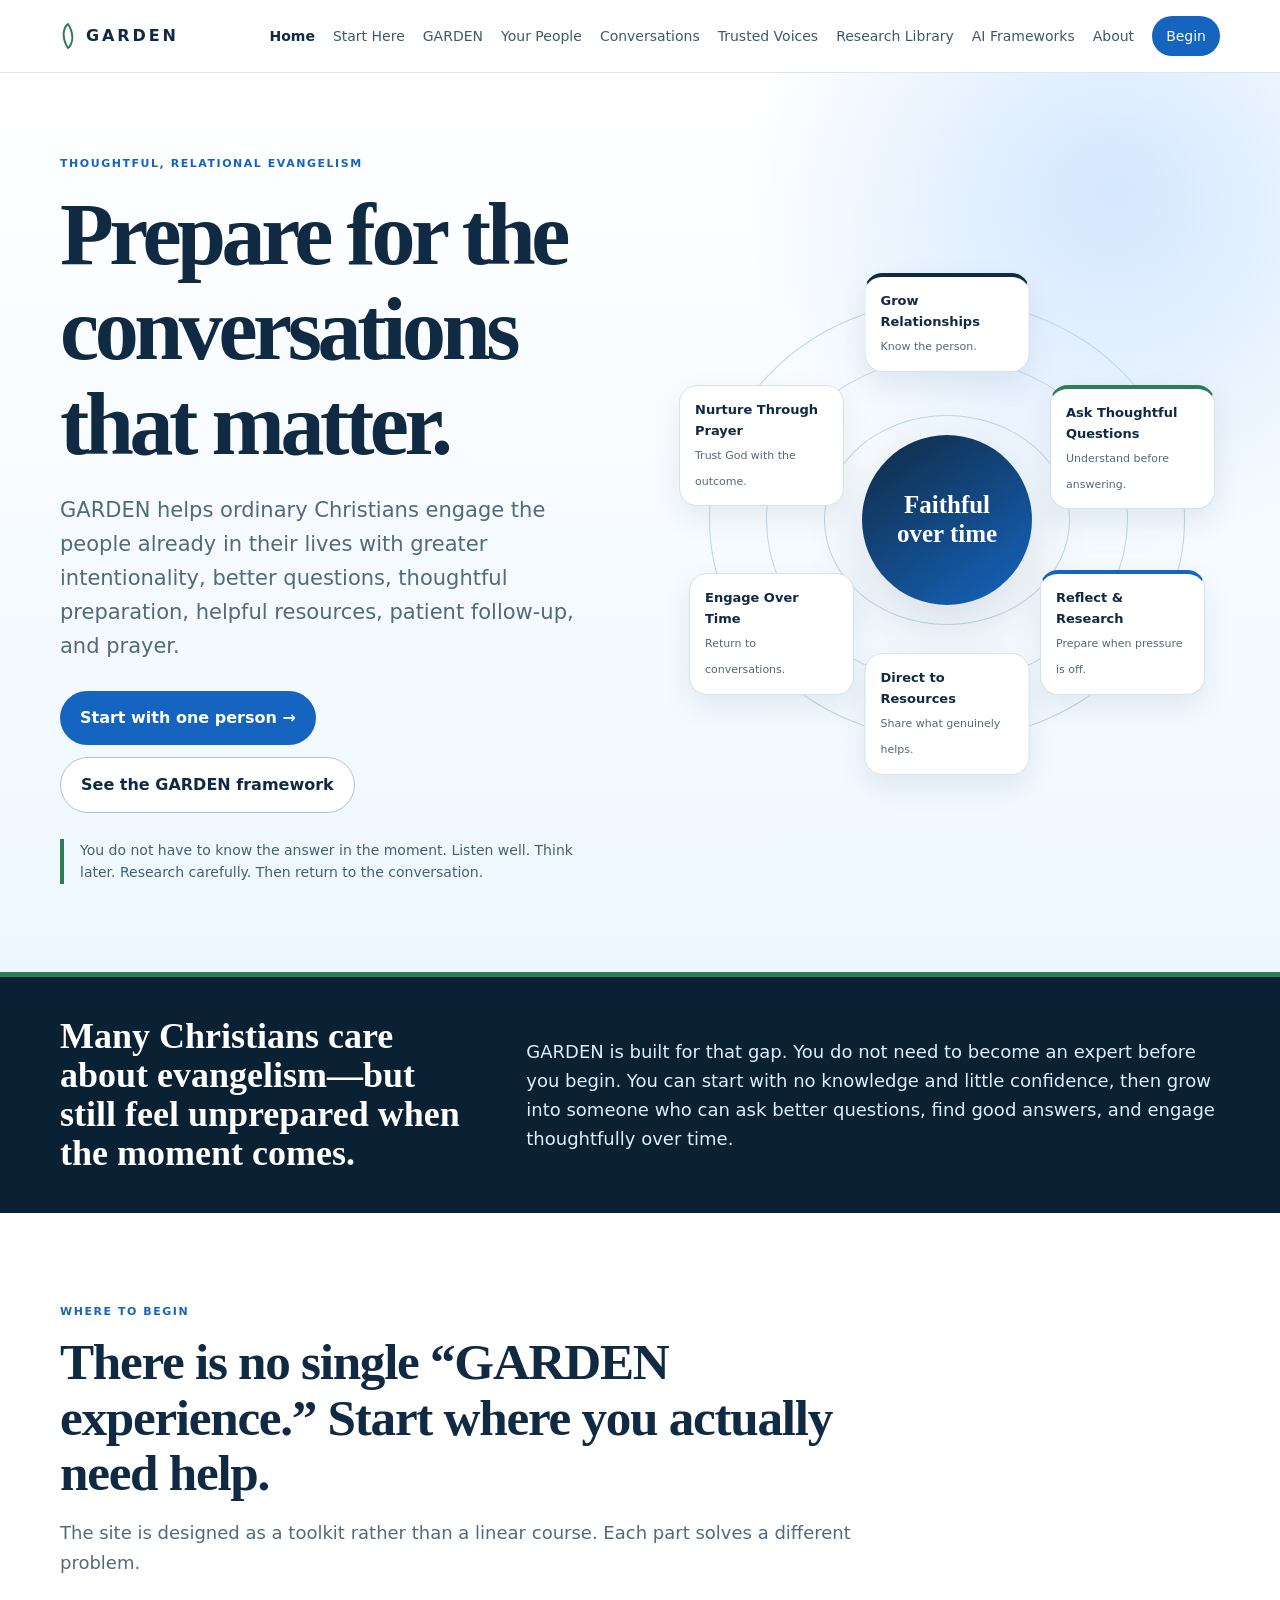
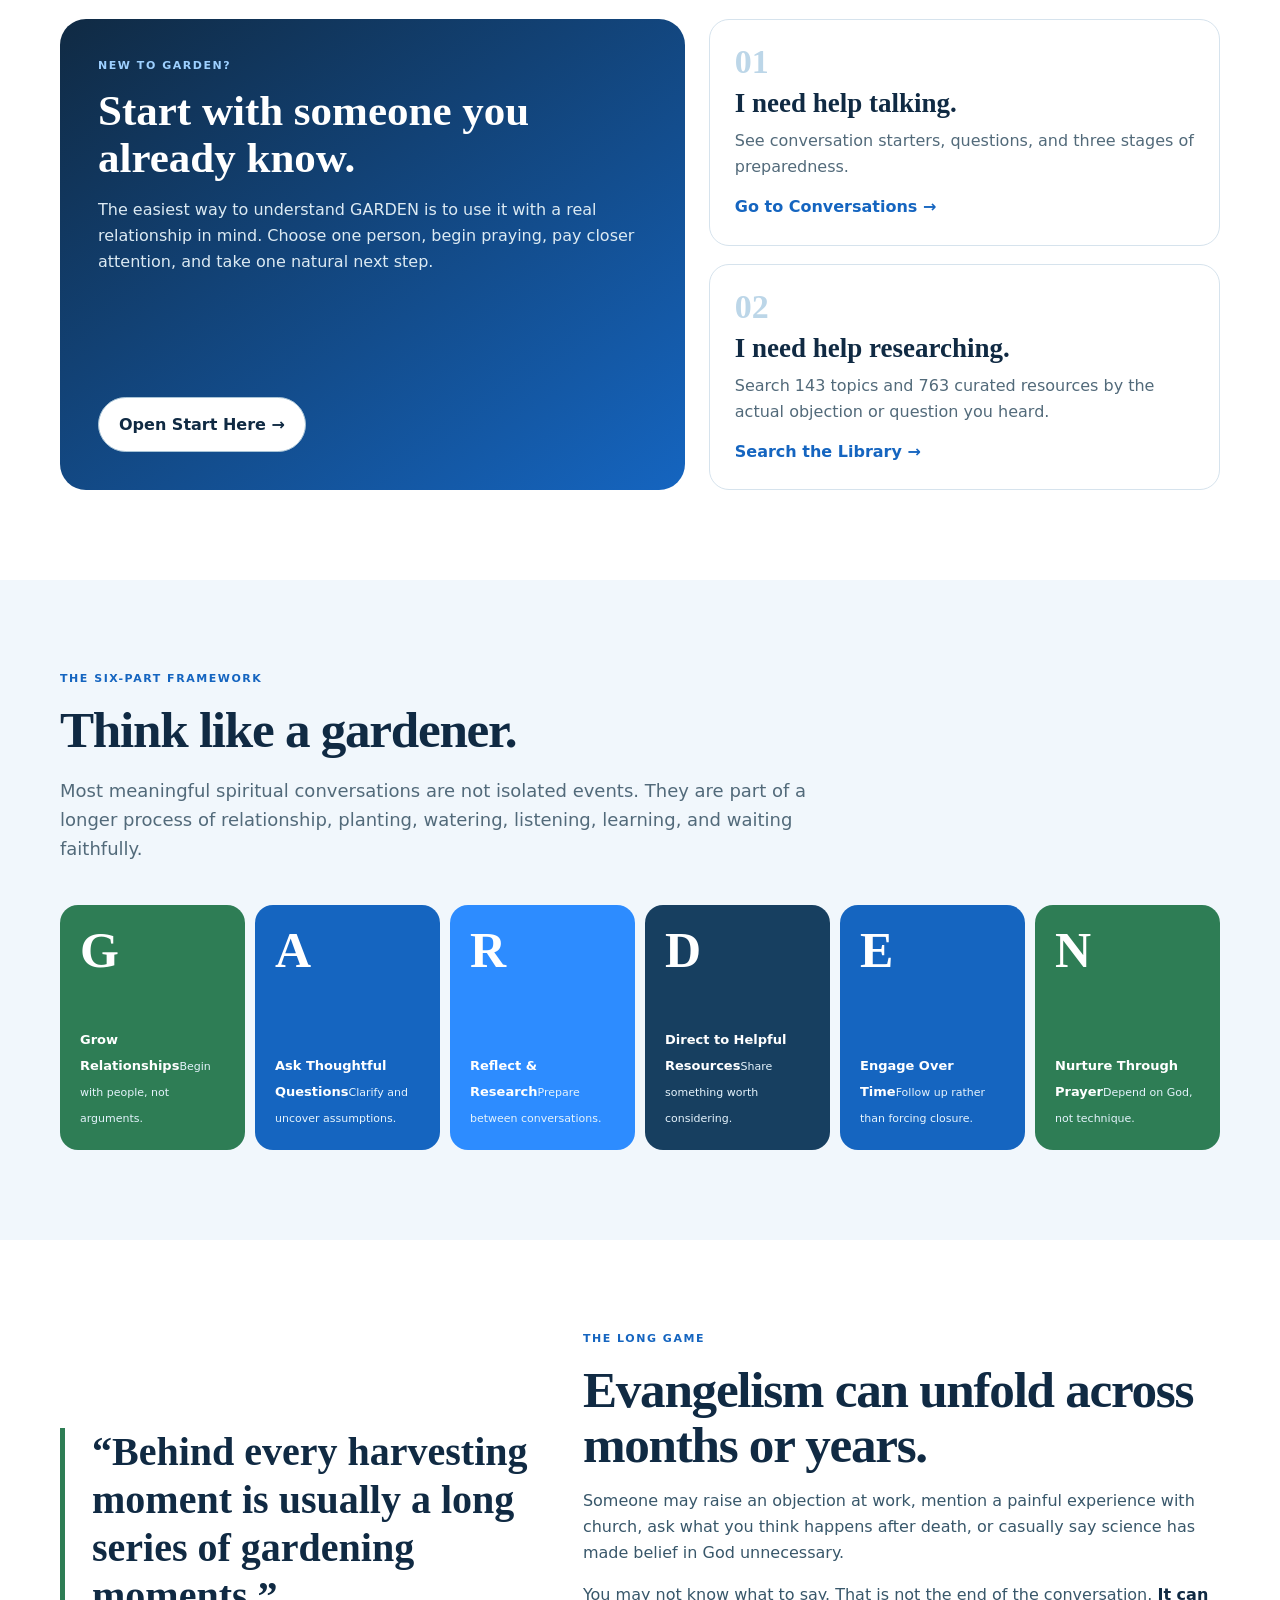
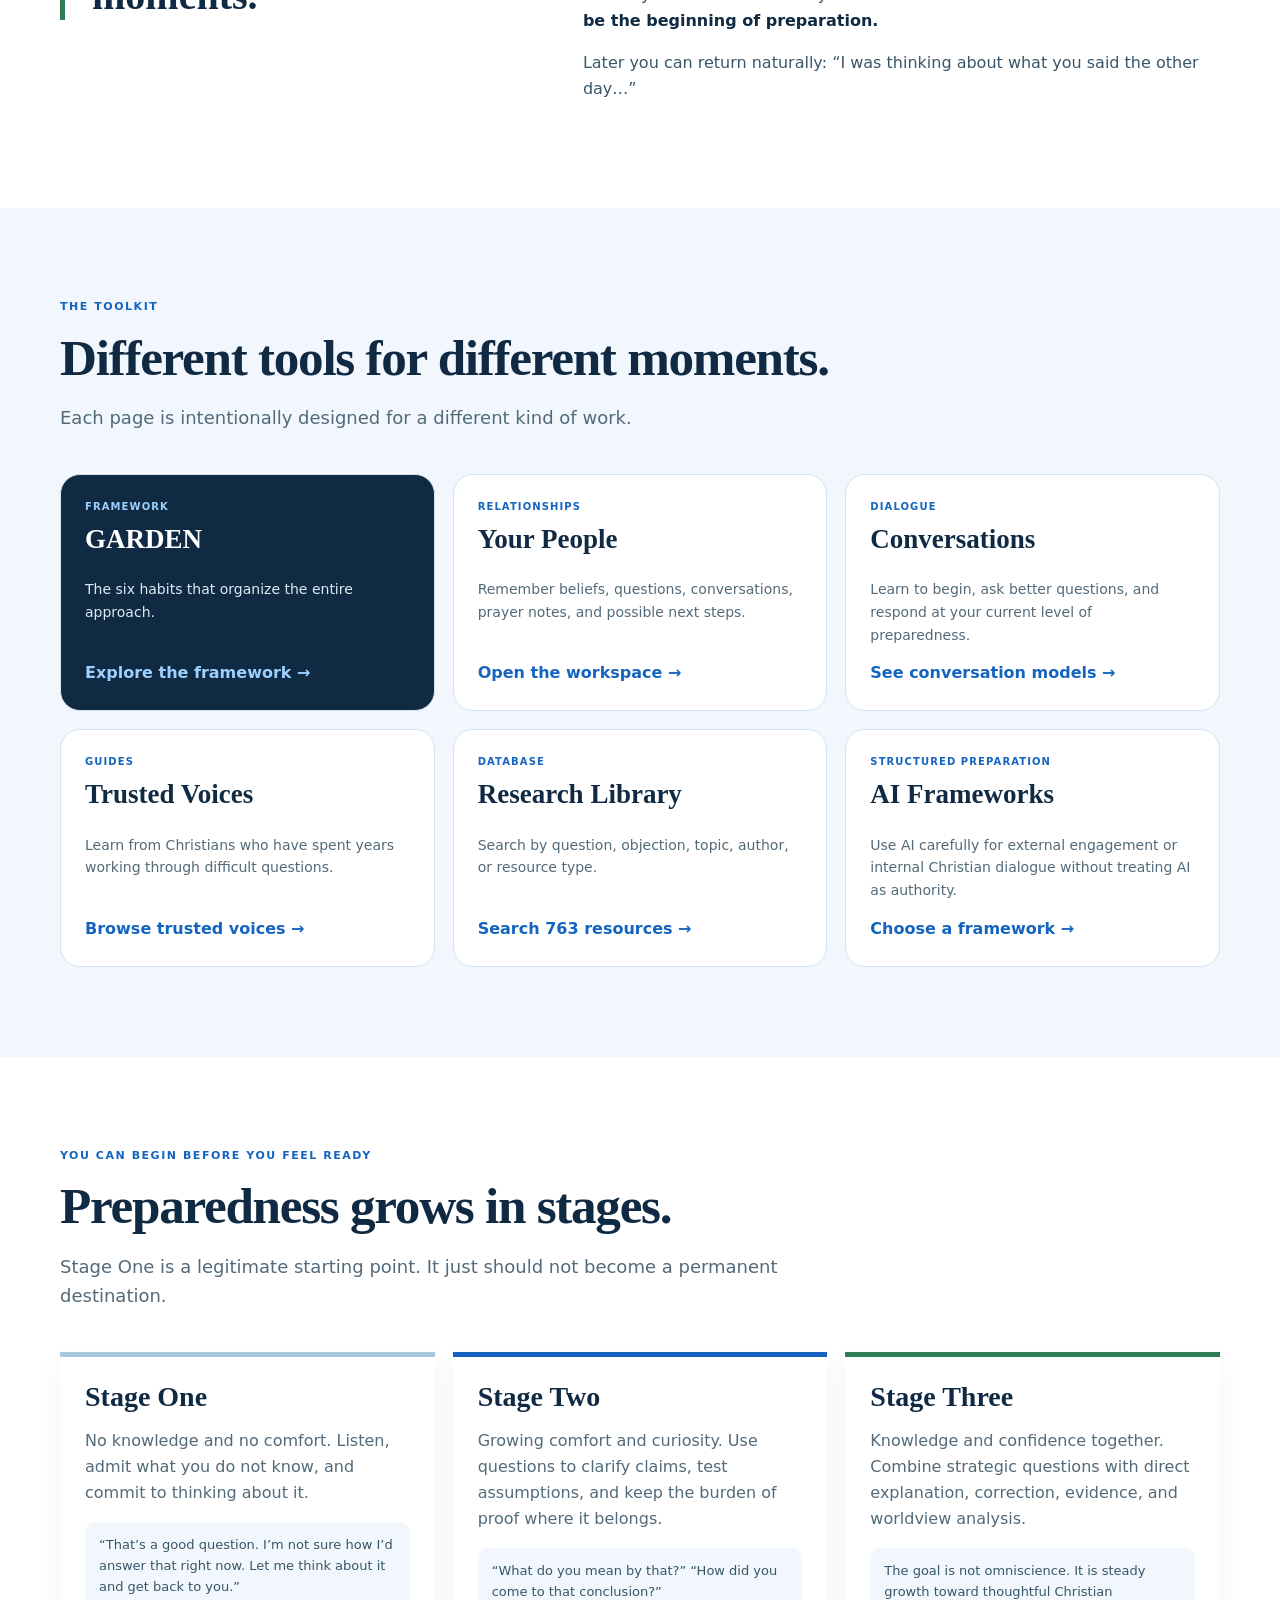
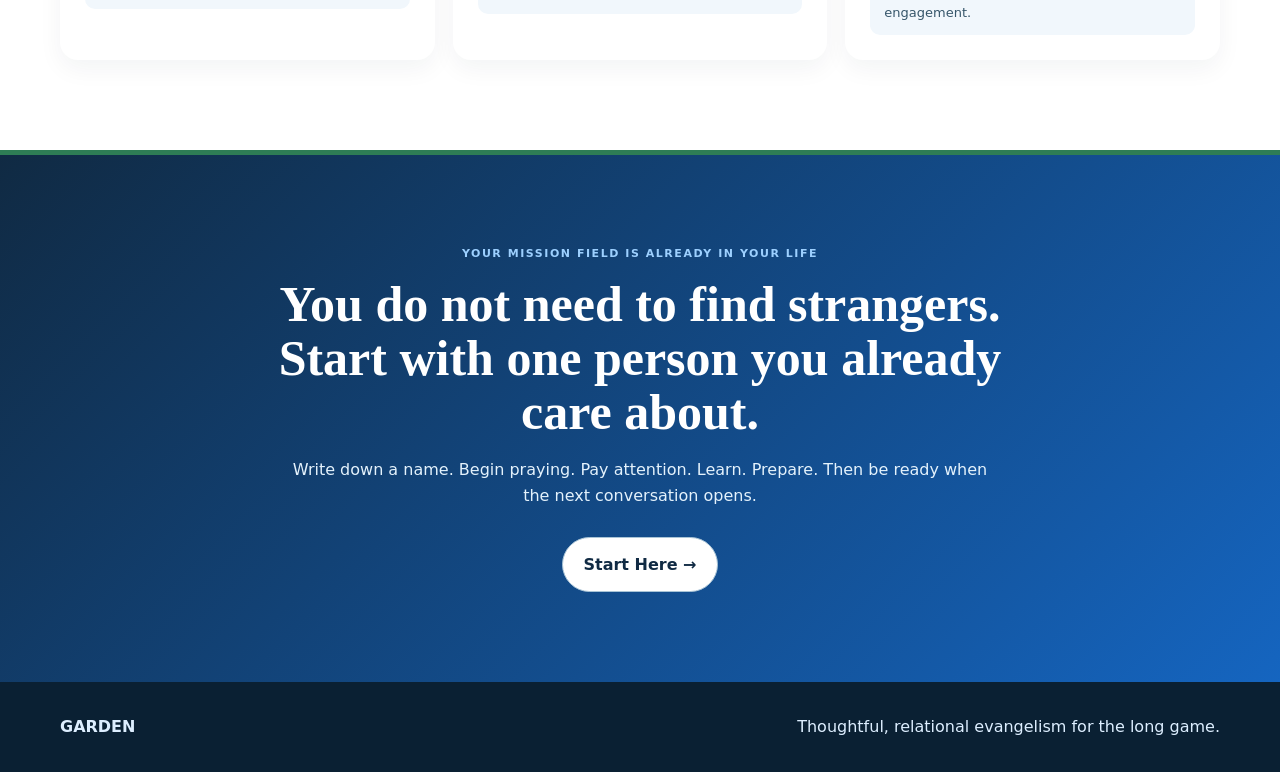
==== commit d53674ff: "Fix final Start Here button text on home page" ====
--- a/index.html
+++ b/index.html
@@ -110,6 +110,13 @@
   background:#fff!important;
 }
 </style>
+<style id="home-final-button-fix">
+.final .btn-secondary,
+.final a.btn-secondary{
+  color:#102A43!important;
+  background:#fff!important;
+}
+</style>
 </head>
 <body>
 <header class="site-header"><div class="container nav">
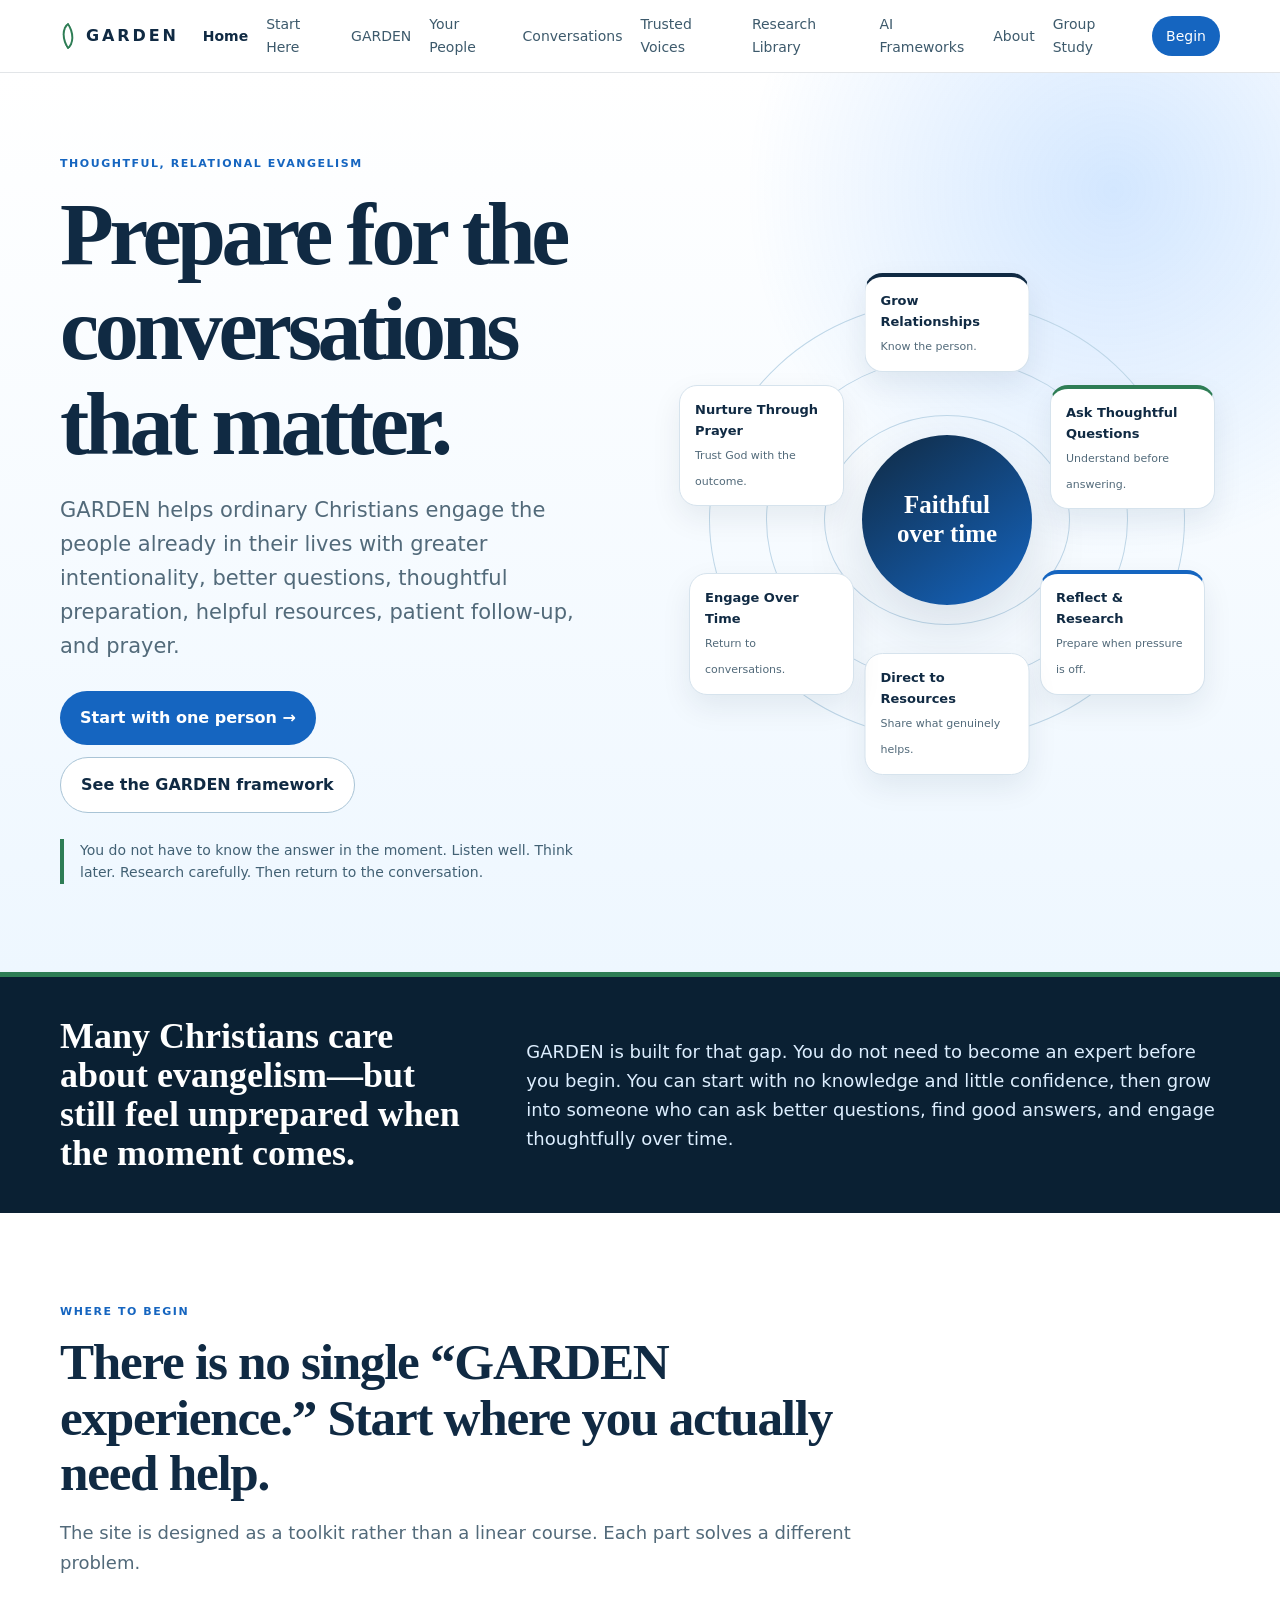
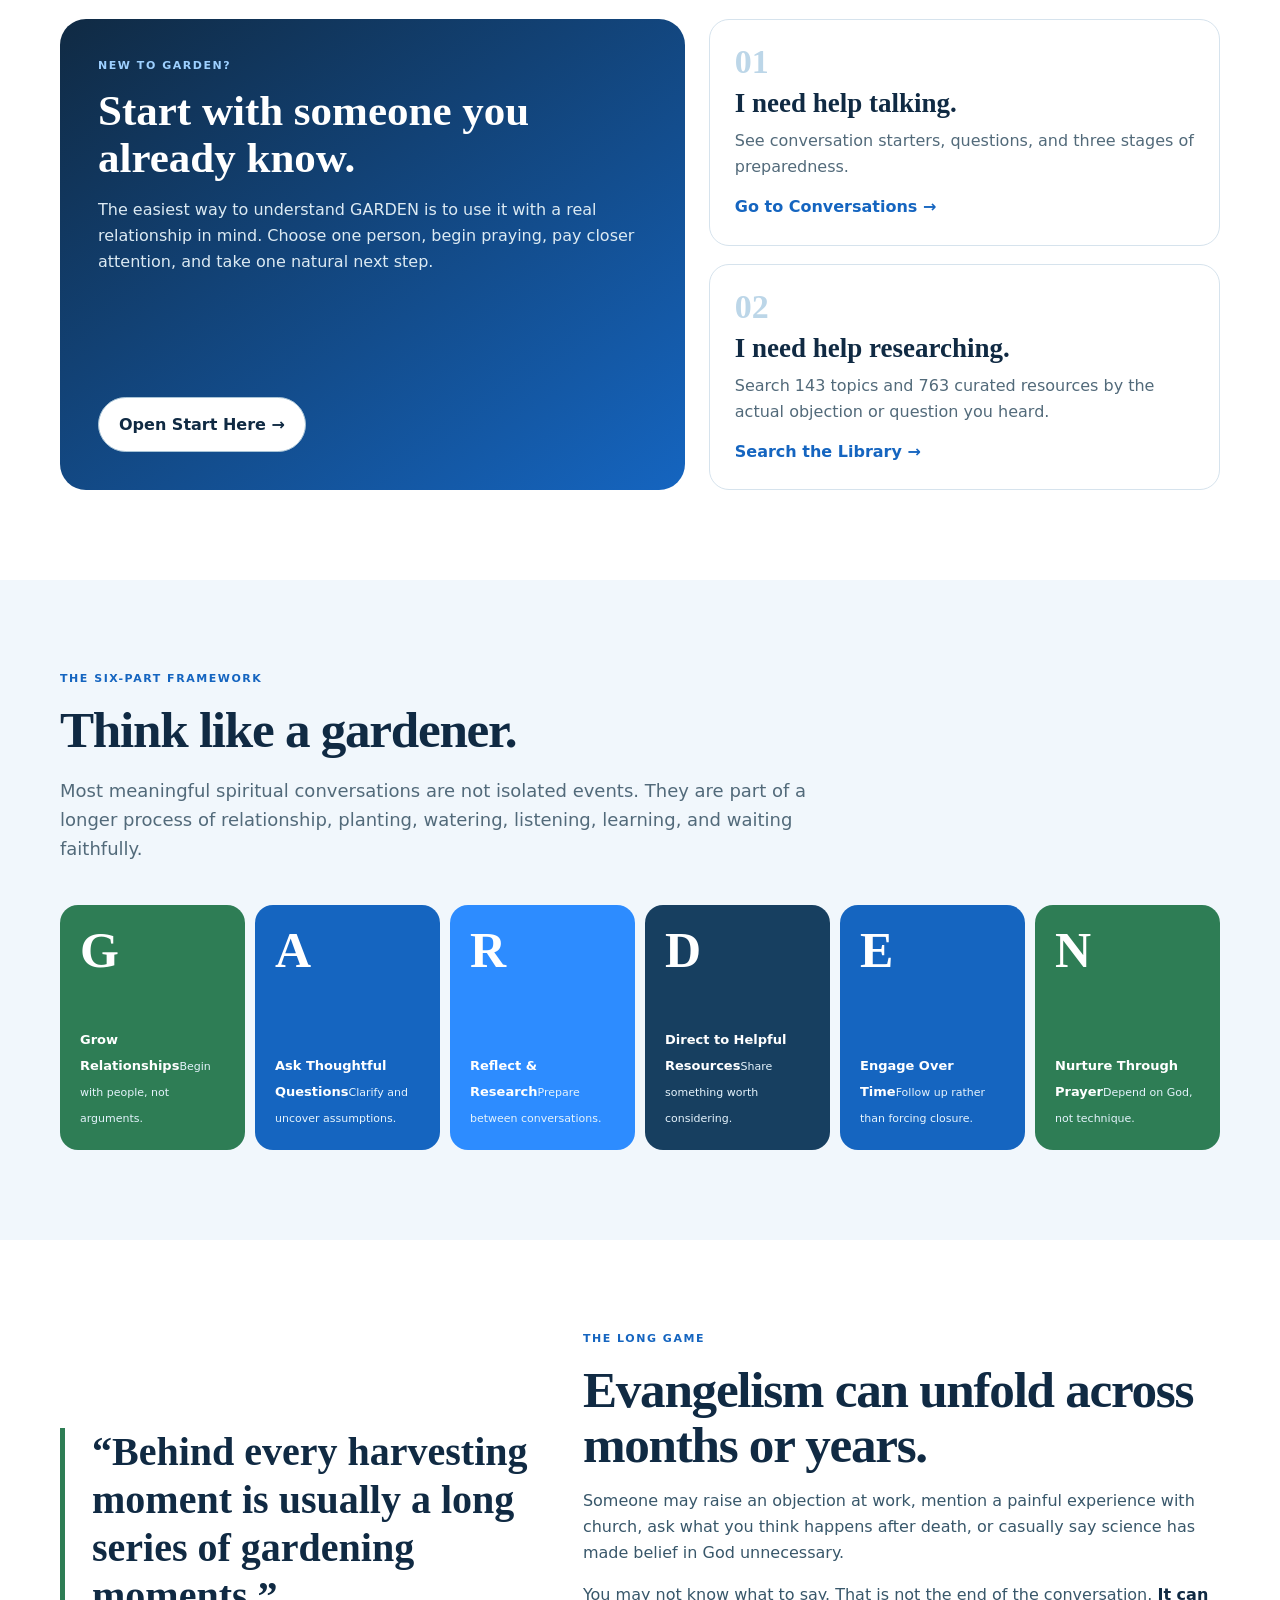
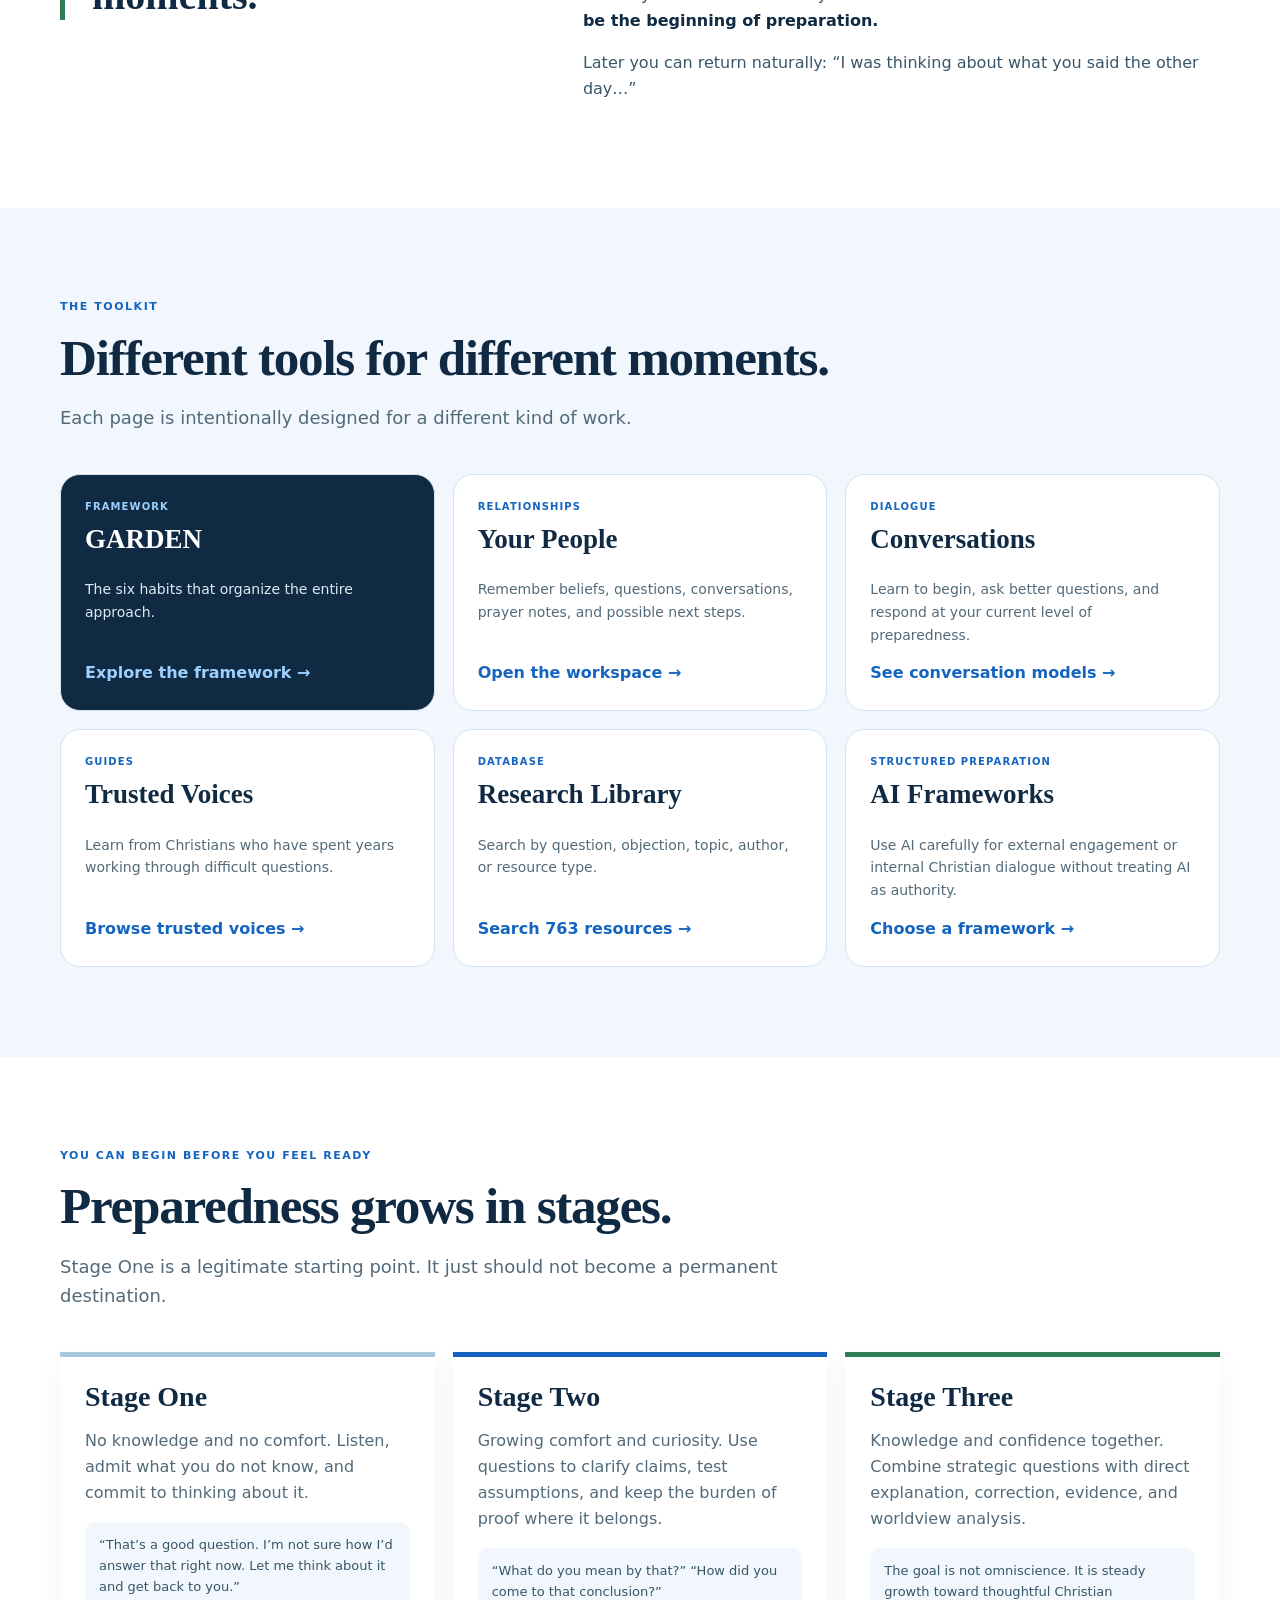
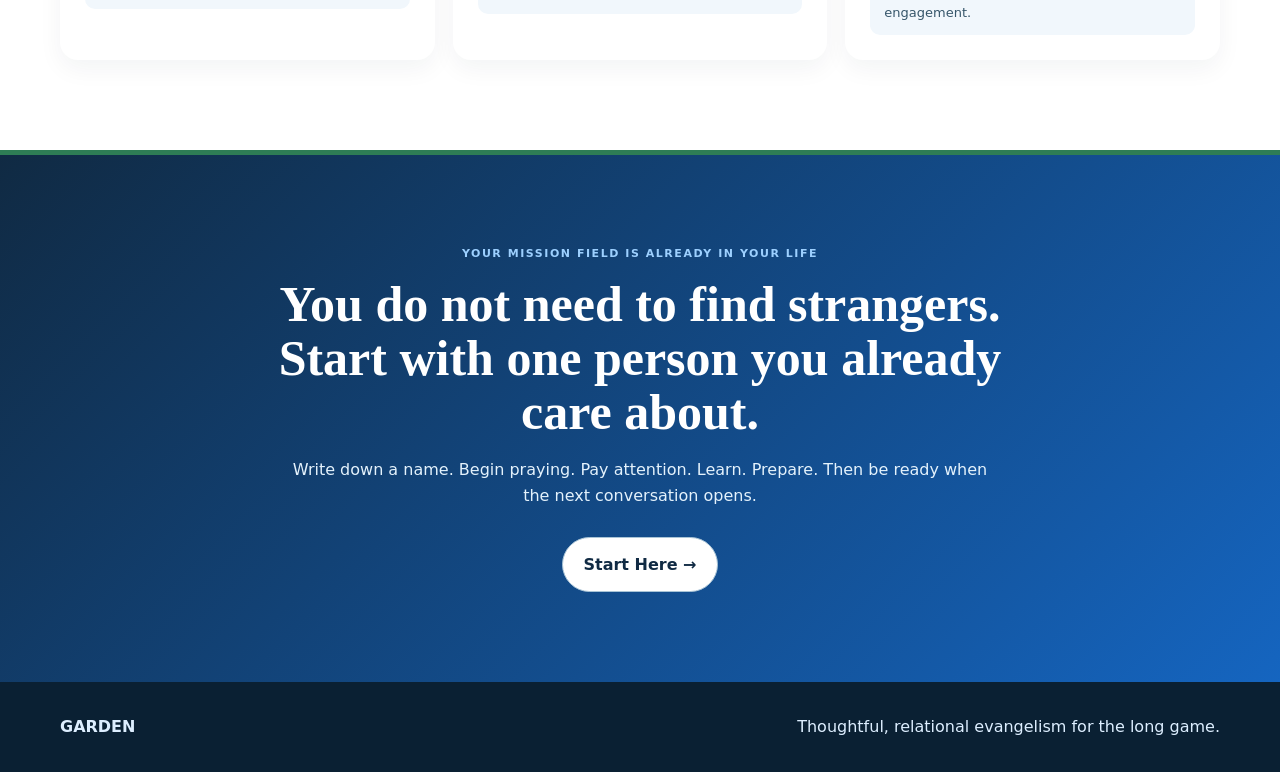
==== commit e62c3edd: "Add Group Study navigation" ====
--- a/index.html
+++ b/index.html
@@ -117,11 +117,14 @@
   background:#fff!important;
 }
 </style>
+<style id="garden-global-secondary-button-contrast-fix">
+.btn-secondary{color:#102A43!important;background:#fff!important}
+</style>
 </head>
 <body>
 <header class="site-header"><div class="container nav">
 <a class="brand" href="index.html"><span class="brand-mark"></span>GARDEN</a>
-<nav class="nav-links"><a aria-current="page" href="index.html">Home</a><a href="start-here.html">Start Here</a><a href="garden.html">GARDEN</a><a href="people.html">Your People</a><a href="conversations.html">Conversations</a><a href="resources.html">Trusted Voices</a><a href="research.html">Research Library</a><a href="frameworks.html">AI Frameworks</a><a href="about.html">About</a><a class="nav-cta" href="start-here.html">Begin</a></nav>
+<nav class="nav-links"><a aria-current="page" href="index.html">Home</a><a href="start-here.html">Start Here</a><a href="garden.html">GARDEN</a><a href="people.html">Your People</a><a href="conversations.html">Conversations</a><a href="resources.html">Trusted Voices</a><a href="research.html">Research Library</a><a href="frameworks.html">AI Frameworks</a><a href="about.html">About</a><a href="group-study.html">Group Study</a><a class="nav-cta" href="start-here.html">Begin</a></nav>
 </div></header>
 
 <main>
